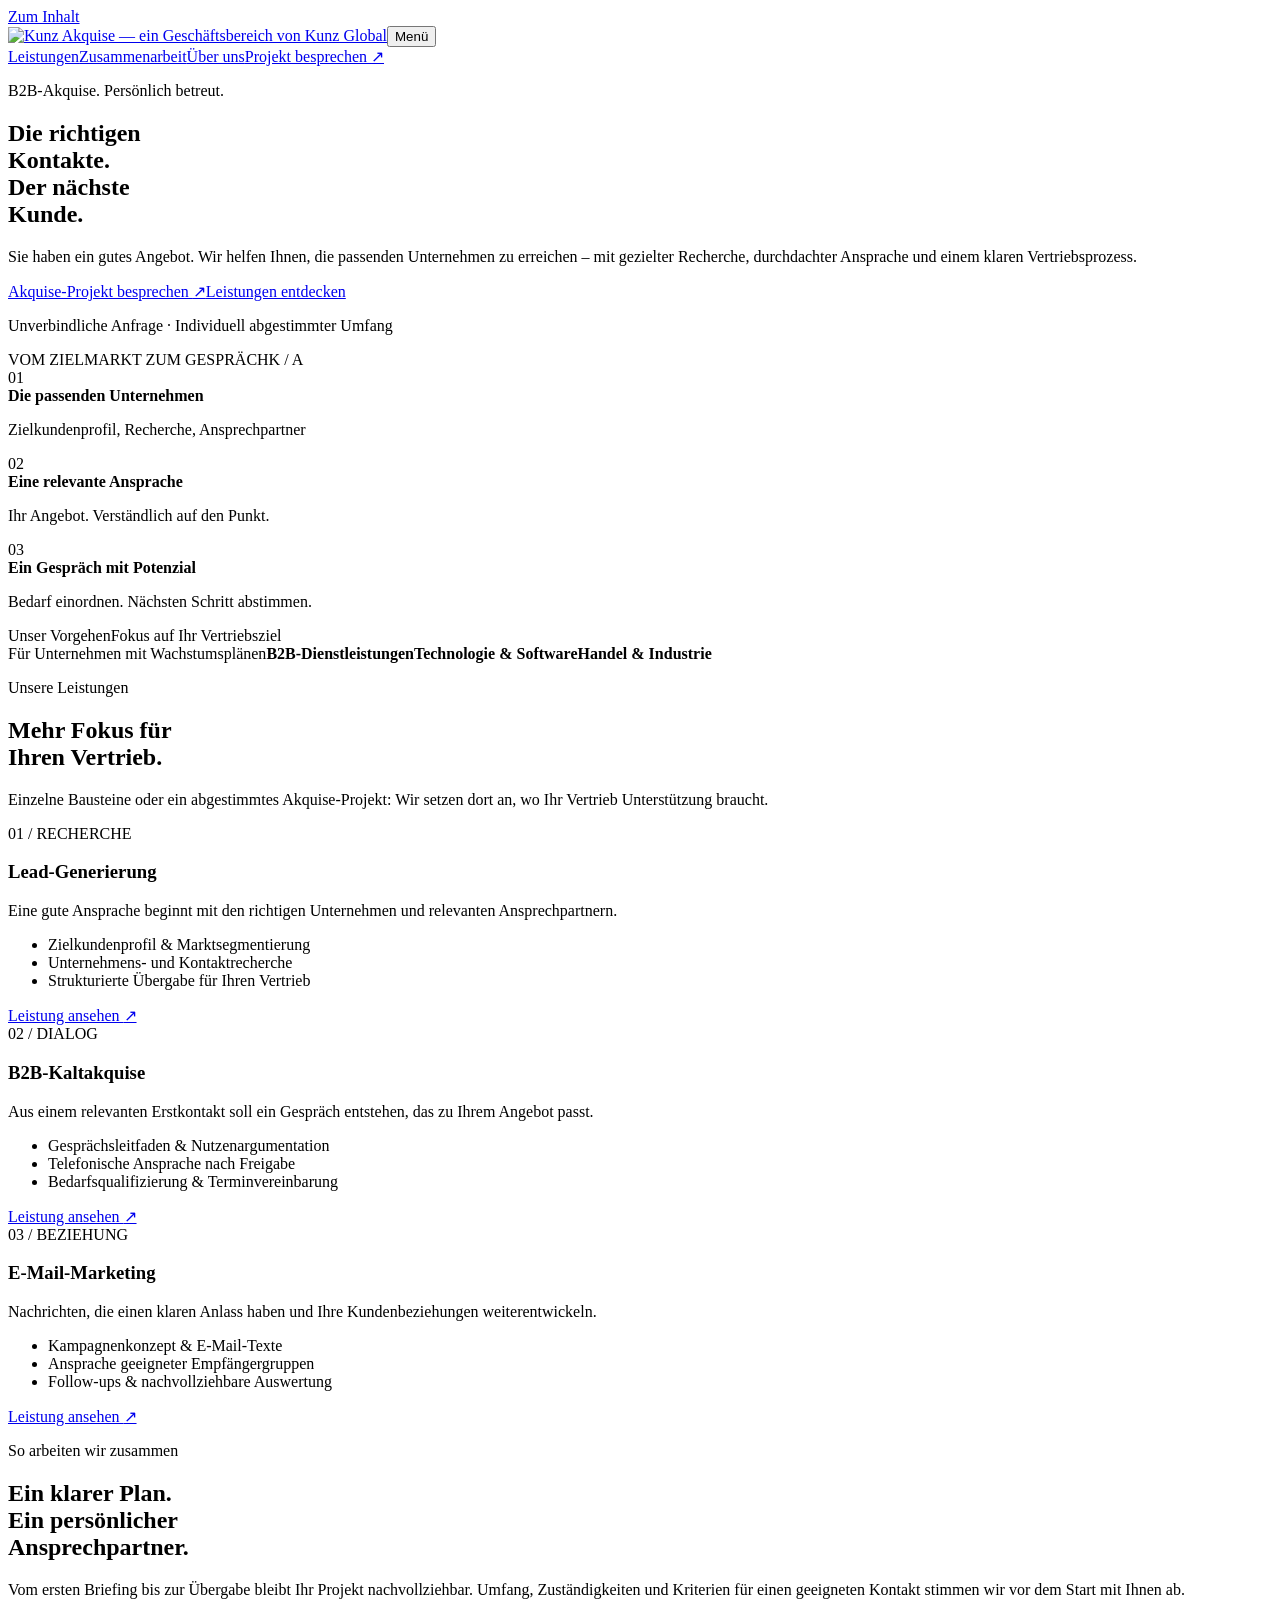
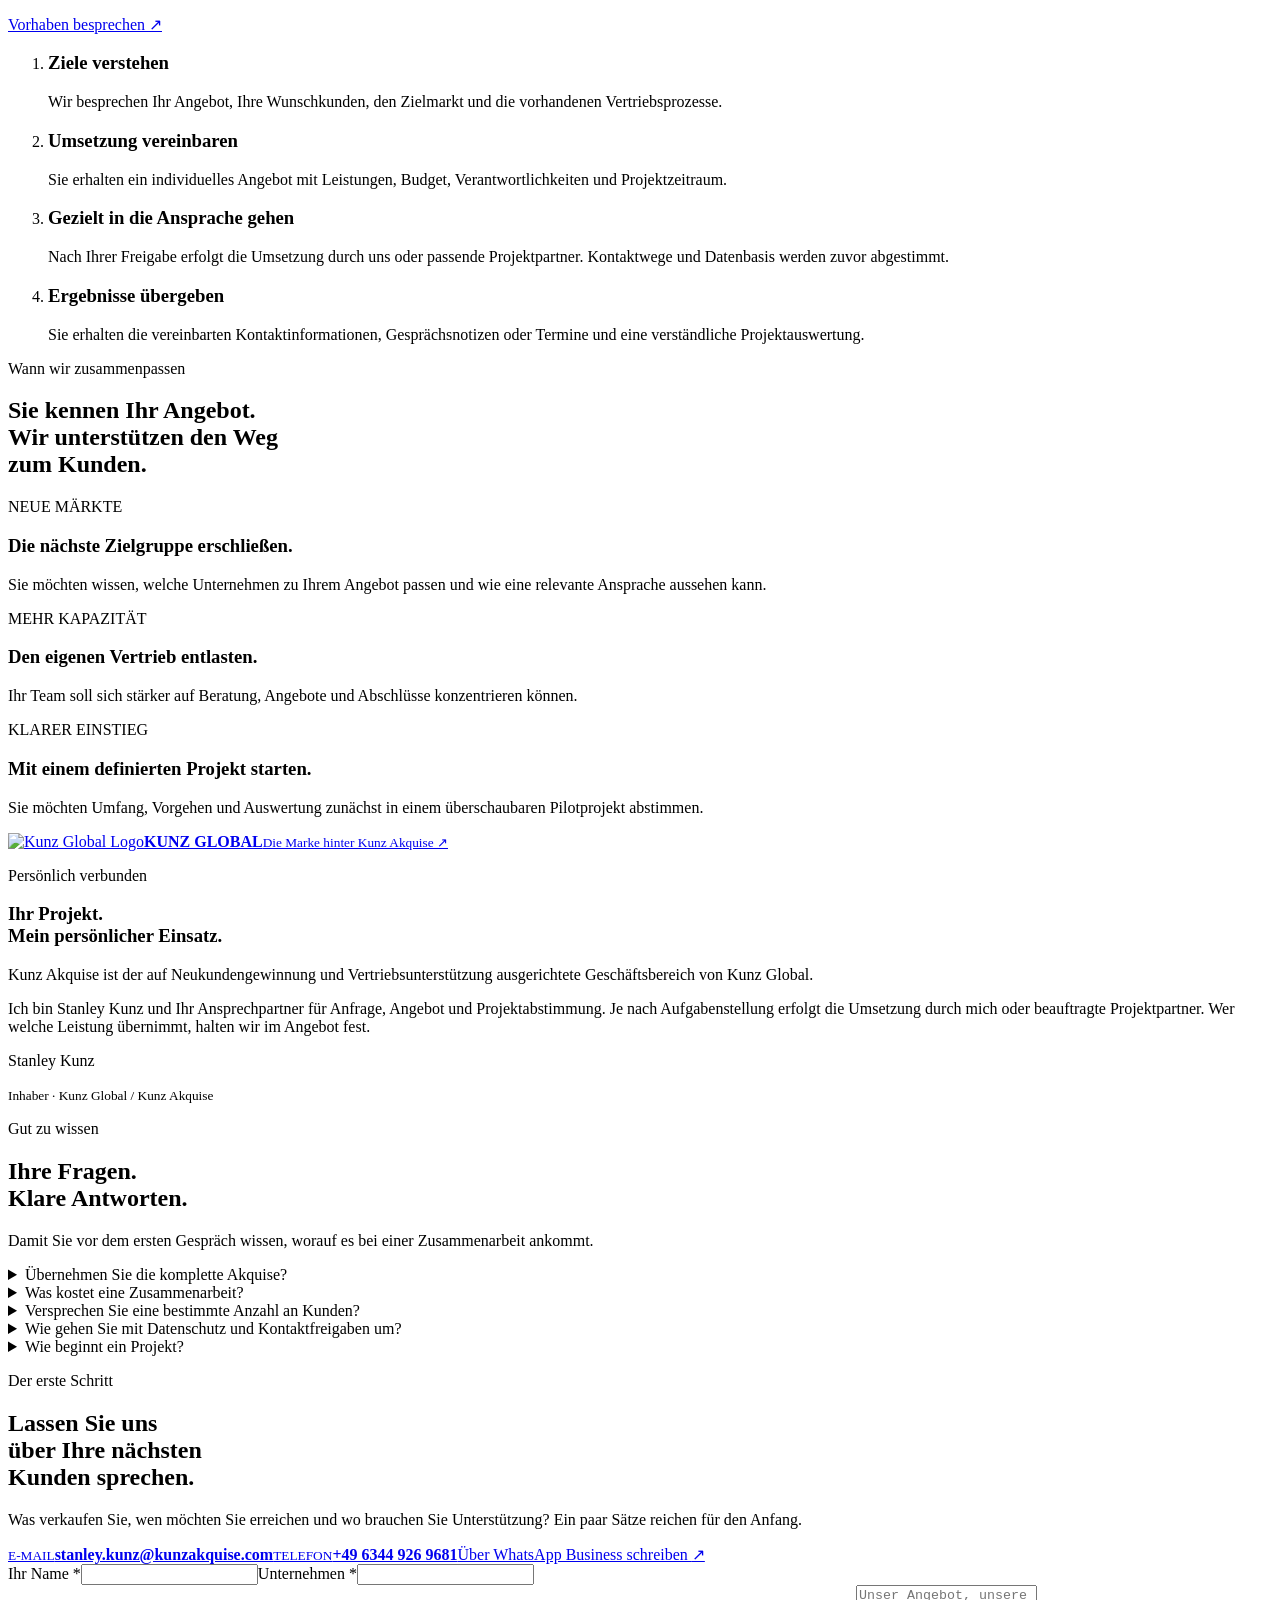
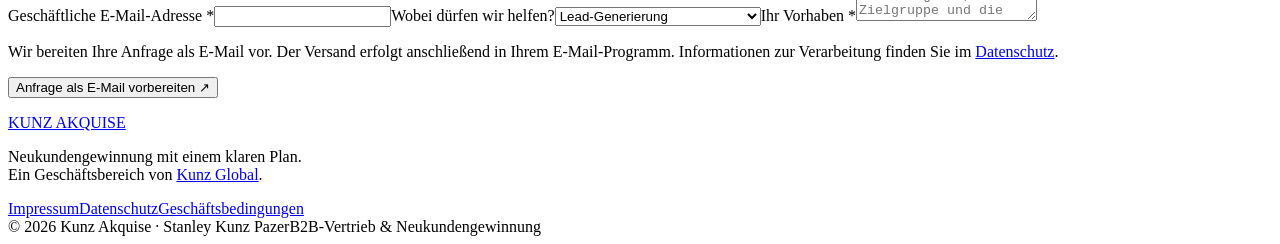
==== index.html @ 44d36b62 "Add Kunz Akquise website pages" ====
<!doctype html>
<html lang="de"><head><meta charset="utf-8"><meta name="viewport" content="width=device-width, initial-scale=1"><title>Kunz Akquise — B2B-Neukundengewinnung & Vertrieb</title><meta name="description" content="Zielkunden finden, relevante Gespräche anstoßen, Vertrieb unterstützen. Kunz Akquise: Lead-Generierung, B2B-Kaltakquise und E-Mail-Marketing. Ein Geschäftsbereich von Kunz Global."><meta name="theme-color" content="#10263d"><link rel="canonical" href="https://kunzakquise.com/"><link rel="icon" href="assets/favicon.svg" type="image/svg+xml"><link rel="stylesheet" href="assets/styles.css"><script src="assets/site.js" defer></script></head>
<body><a class="skip" href="#inhalt">Zum Inhalt</a>
<header class="site-header"><nav class="nav wrap" aria-label="Hauptnavigation"><a class="brand" href="index.html" aria-label="Kunz Akquise Startseite"><img src="assets/kunz-akquise.svg" width="340" height="72" alt="Kunz Akquise — ein Geschäftsbereich von Kunz Global"></a><button class="menu-toggle" type="button" aria-expanded="false" aria-controls="navigation">Menü</button><div class="nav-links" id="navigation"><a href="#leistungen">Leistungen</a><a href="#ablauf">Zusammenarbeit</a><a href="#ueber-uns">Über uns</a><a class="btn" href="#kontakt">Projekt besprechen <span aria-hidden="true">↗</span></a></div></nav></header>
<main id="inhalt"><section class="hero"><div class="wrap hero-grid"><div><p class="eyebrow">B2B-Akquise. Persönlich betreut.</p><h1>Die richtigen<br>Kontakte.<br><span>Der nächste<br>Kunde.</span></h1><p class="intro">Sie haben ein gutes Angebot. Wir helfen Ihnen, die passenden Unternehmen zu erreichen – mit gezielter Recherche, durchdachter Ansprache und einem klaren Vertriebsprozess.</p><div class="actions"><a class="btn" href="#kontakt">Akquise-Projekt besprechen <span aria-hidden="true">↗</span></a><a class="text-link" href="#leistungen">Leistungen entdecken</a></div><p class="hero-note">Unverbindliche Anfrage · Individuell abgestimmter Umfang</p></div><div class="process-visual" aria-label="Unser Ansatz: Zielkunden, Ansprache und qualifiziertes Gespräch"><div class="visual-top"><span>VOM ZIELMARKT ZUM GESPRÄCH</span><span>K / A</span></div><div class="journey"><div class="journey-step"><span class="number">01</span><div><strong>Die passenden Unternehmen</strong><p>Zielkundenprofil, Recherche, Ansprechpartner</p></div></div><div class="journey-step"><span class="number">02</span><div><strong>Eine relevante Ansprache</strong><p>Ihr Angebot. Verständlich auf den Punkt.</p></div></div><div class="journey-step"><span class="number">03</span><div><strong>Ein Gespräch mit Potenzial</strong><p>Bedarf einordnen. Nächsten Schritt abstimmen.</p></div></div></div><div class="visual-bottom"><span>Unser Vorgehen</span><span>Fokus auf Ihr Vertriebsziel</span></div></div></div></section>
<div class="strip"><div class="wrap strip-inner"><span>Für Unternehmen mit Wachstumsplänen</span><strong>B2B-Dienstleistungen</strong><strong>Technologie & Software</strong><strong>Handel & Industrie</strong></div></div>
<section class="section" id="leistungen"><div class="wrap"><p class="eyebrow">Unsere Leistungen</p><div class="section-top"><h2>Mehr Fokus für<br>Ihren Vertrieb.</h2><p>Einzelne Bausteine oder ein abgestimmtes Akquise-Projekt: Wir setzen dort an, wo Ihr Vertrieb Unterstützung braucht.</p></div><div class="services"><article class="service"><span class="service-no">01 / RECHERCHE</span><h3>Lead-Generierung</h3><p>Eine gute Ansprache beginnt mit den richtigen Unternehmen und relevanten Ansprechpartnern.</p><ul><li>Zielkundenprofil & Marktsegmentierung</li><li>Unternehmens- und Kontaktrecherche</li><li>Strukturierte Übergabe für Ihren Vertrieb</li></ul><a class="text-link" href="lead-generierung.html">Leistung ansehen <span aria-hidden="true">↗</span></a></article><article class="service featured"><span class="service-no">02 / DIALOG</span><h3>B2B-Kaltakquise</h3><p>Aus einem relevanten Erstkontakt soll ein Gespräch entstehen, das zu Ihrem Angebot passt.</p><ul><li>Gesprächsleitfaden & Nutzenargumentation</li><li>Telefonische Ansprache nach Freigabe</li><li>Bedarfsqualifizierung & Terminvereinbarung</li></ul><a class="text-link" href="b2b-kaltakquise.html">Leistung ansehen <span aria-hidden="true">↗</span></a></article><article class="service"><span class="service-no">03 / BEZIEHUNG</span><h3>E-Mail-Marketing</h3><p>Nachrichten, die einen klaren Anlass haben und Ihre Kundenbeziehungen weiterentwickeln.</p><ul><li>Kampagnenkonzept & E-Mail-Texte</li><li>Ansprache geeigneter Empfängergruppen</li><li>Follow-ups & nachvollziehbare Auswertung</li></ul><a class="text-link" href="email-marketing.html">Leistung ansehen <span aria-hidden="true">↗</span></a></article></div></div></section>
<section class="section dark" id="ablauf"><div class="wrap method-grid"><div class="method-copy"><p class="eyebrow">So arbeiten wir zusammen</p><h2>Ein klarer Plan.<br>Ein persönlicher<br>Ansprechpartner.</h2><p>Vom ersten Briefing bis zur Übergabe bleibt Ihr Projekt nachvollziehbar. Umfang, Zuständigkeiten und Kriterien für einen geeigneten Kontakt stimmen wir vor dem Start mit Ihnen ab.</p><div class="actions"><a class="btn light" href="#kontakt">Vorhaben besprechen <span aria-hidden="true">↗</span></a></div></div><ol class="steps"><li><div><h3>Ziele verstehen</h3><p>Wir besprechen Ihr Angebot, Ihre Wunschkunden, den Zielmarkt und die vorhandenen Vertriebsprozesse.</p></div></li><li><div><h3>Umsetzung vereinbaren</h3><p>Sie erhalten ein individuelles Angebot mit Leistungen, Budget, Verantwortlichkeiten und Projektzeitraum.</p></div></li><li><div><h3>Gezielt in die Ansprache gehen</h3><p>Nach Ihrer Freigabe erfolgt die Umsetzung durch uns oder passende Projektpartner. Kontaktwege und Datenbasis werden zuvor abgestimmt.</p></div></li><li><div><h3>Ergebnisse übergeben</h3><p>Sie erhalten die vereinbarten Kontaktinformationen, Gesprächsnotizen oder Termine und eine verständliche Projektauswertung.</p></div></li></ol></div></section>
<section class="section"><div class="wrap"><p class="eyebrow">Wann wir zusammenpassen</p><div class="section-top"><h2>Sie kennen Ihr Angebot.<br>Wir unterstützen den Weg<br>zum Kunden.</h2></div><div class="fit-grid"><article class="fit-card"><span>NEUE MÄRKTE</span><h3>Die nächste Zielgruppe erschließen.</h3><p>Sie möchten wissen, welche Unternehmen zu Ihrem Angebot passen und wie eine relevante Ansprache aussehen kann.</p></article><article class="fit-card"><span>MEHR KAPAZITÄT</span><h3>Den eigenen Vertrieb entlasten.</h3><p>Ihr Team soll sich stärker auf Beratung, Angebote und Abschlüsse konzentrieren können.</p></article><article class="fit-card"><span>KLARER EINSTIEG</span><h3>Mit einem definierten Projekt starten.</h3><p>Sie möchten Umfang, Vorgehen und Auswertung zunächst in einem überschaubaren Pilotprojekt abstimmen.</p></article></div>
<div class="partner-panel" id="ueber-uns"><a class="partner-mark" href="https://www.kunzglobal.com/" target="_blank" rel="noopener noreferrer" aria-label="Zur Webseite von Kunz Global"><img src="assets/kunz-global.jpeg" width="110" height="110" loading="lazy" alt="Kunz Global Logo"><strong>KUNZ GLOBAL</strong><small>Die Marke hinter Kunz Akquise ↗</small></a><div class="partner-copy"><p class="eyebrow">Persönlich verbunden</p><h3>Ihr Projekt.<br>Mein persönlicher Einsatz.</h3><p>Kunz Akquise ist der auf Neukundengewinnung und Vertriebsunterstützung ausgerichtete Geschäftsbereich von Kunz Global.</p><p>Ich bin Stanley Kunz und Ihr Ansprechpartner für Anfrage, Angebot und Projektabstimmung. Je nach Aufgabenstellung erfolgt die Umsetzung durch mich oder beauftragte Projektpartner. Wer welche Leistung übernimmt, halten wir im Angebot fest.</p><p class="signature">Stanley Kunz</p><small>Inhaber · Kunz Global / Kunz Akquise</small></div></div></div></section>
<section class="section" style="padding-top:0"><div class="wrap faq-layout"><div><p class="eyebrow">Gut zu wissen</p><h2>Ihre Fragen.<br>Klare Antworten.</h2><p>Damit Sie vor dem ersten Gespräch wissen, worauf es bei einer Zusammenarbeit ankommt.</p></div><div class="faqs"><details><summary>Übernehmen Sie die komplette Akquise?</summary><p>Der Umfang richtet sich nach Ihrem Bedarf und den verfügbaren Projektkapazitäten. Möglich sind einzelne Leistungen wie Recherche und Texte oder eine abgestimmte Kombination mit Ansprache und Terminvereinbarung. Die Umsetzung und beteiligte Partner werden im Angebot benannt.</p></details><details><summary>Was kostet eine Zusammenarbeit?</summary><p>Sie erhalten ein individuelles Angebot. Entscheidend sind Zielmarkt, Rechercheaufwand, Kontaktkanäle, Projektumfang und die vereinbarte Auswertung. Leistungen und Vergütung werden vor Projektbeginn schriftlich festgehalten.</p></details><details><summary>Versprechen Sie eine bestimmte Anzahl an Kunden?</summary><p>Nein. Abschlüsse hängen auch von Ihrem Angebot, Markt und Folgeprozess ab. Wir vereinbaren konkrete Leistungen und nachvollziehbare Kriterien, etwa für Zielkontakte oder qualifizierte Termine. Eine Rechercheadresse ist dabei noch kein interessierter Lead.</p></details><details><summary>Wie gehen Sie mit Datenschutz und Kontaktfreigaben um?</summary><p>Vor dem Start werden Datenherkunft, Empfängergruppe und zulässige Kontaktwege geklärt. E-Mail-Marketing setzt eine passende Einwilligung oder eine im Einzelfall einschlägige gesetzliche Ausnahme voraus. Eine öffentlich auffindbare Adresse allein gilt nicht als Freigabe für Werbung.</p></details><details><summary>Wie beginnt ein Projekt?</summary><p>Beschreiben Sie uns Ihr Angebot, Ihre Zielgruppe und Ihren Unterstützungsbedarf. Im Anschluss klären wir die Machbarkeit und erstellen bei passendem Umfang ein Angebot. Ihre Anfrage löst noch keinen kostenpflichtigen Auftrag aus.</p></details></div></div></section>
<section class="section contact" id="kontakt"><div class="wrap contact-grid"><div class="contact-copy"><p class="eyebrow">Der erste Schritt</p><h2>Lassen Sie uns<br>über Ihre nächsten<br>Kunden sprechen.</h2><p>Was verkaufen Sie, wen möchten Sie erreichen und wo brauchen Sie Unterstützung? Ein paar Sätze reichen für den Anfang.</p><div class="contact-links"><a href="mailto:stanley.kunz@kunzakquise.com"><small>E-MAIL</small><strong>stanley.kunz@kunzakquise.com</strong></a><a href="tel:+4963449269681"><small>TELEFON</small><strong>+49 6344 926 9681</strong></a><a class="text-link" href="https://wa.me/4963449269681" target="_blank" rel="noopener noreferrer">Über WhatsApp Business schreiben <span aria-hidden="true">↗</span></a></div></div><form class="contact-form" id="enquiry" action="mailto:stanley.kunz@kunzakquise.com" method="get"><div class="form-row"><label>Ihr Name *<input name="name" autocomplete="name" required maxlength="100"></label><label>Unternehmen *<input name="firma" autocomplete="organization" required maxlength="150"></label></div><label>Geschäftliche E-Mail-Adresse *<input name="email" type="email" autocomplete="email" required maxlength="254"></label><label>Wobei dürfen wir helfen?<select name="leistung"><option>Lead-Generierung</option><option>B2B-Kaltakquise</option><option>E-Mail-Marketing</option><option>Mehrere Leistungen / Beratung</option></select></label><label>Ihr Vorhaben *<textarea name="nachricht" required maxlength="3000" placeholder="Unser Angebot, unsere Zielgruppe und die gewünschte Unterstützung …"></textarea></label><p class="form-note">Wir bereiten Ihre Anfrage als E-Mail vor. Der Versand erfolgt anschließend in Ihrem E-Mail-Programm. Informationen zur Verarbeitung finden Sie im <a href="datenschutz.html">Datenschutz</a>.</p><button class="btn" type="submit">Anfrage als E-Mail vorbereiten <span aria-hidden="true">↗</span></button><p class="form-feedback" id="form-feedback" role="status"></p></form></div></section></main>
<footer class="footer"><div class="wrap"><div class="footer-top"><div><a class="footer-brand" href="index.html">KUNZ AKQUISE</a><p>Neukundengewinnung mit einem klaren Plan.<br>Ein Geschäftsbereich von <a href="https://www.kunzglobal.com/">Kunz Global</a>.</p></div><nav class="footer-links" aria-label="Rechtliche Informationen"><a href="impressum.html">Impressum</a><a href="datenschutz.html">Datenschutz</a><a href="agb.html">Geschäftsbedingungen</a></nav></div><div class="footer-bottom"><span>© 2026 Kunz Akquise · Stanley Kunz Pazer</span><span>B2B-Vertrieb & Neukundengewinnung</span></div></div></footer></body></html>
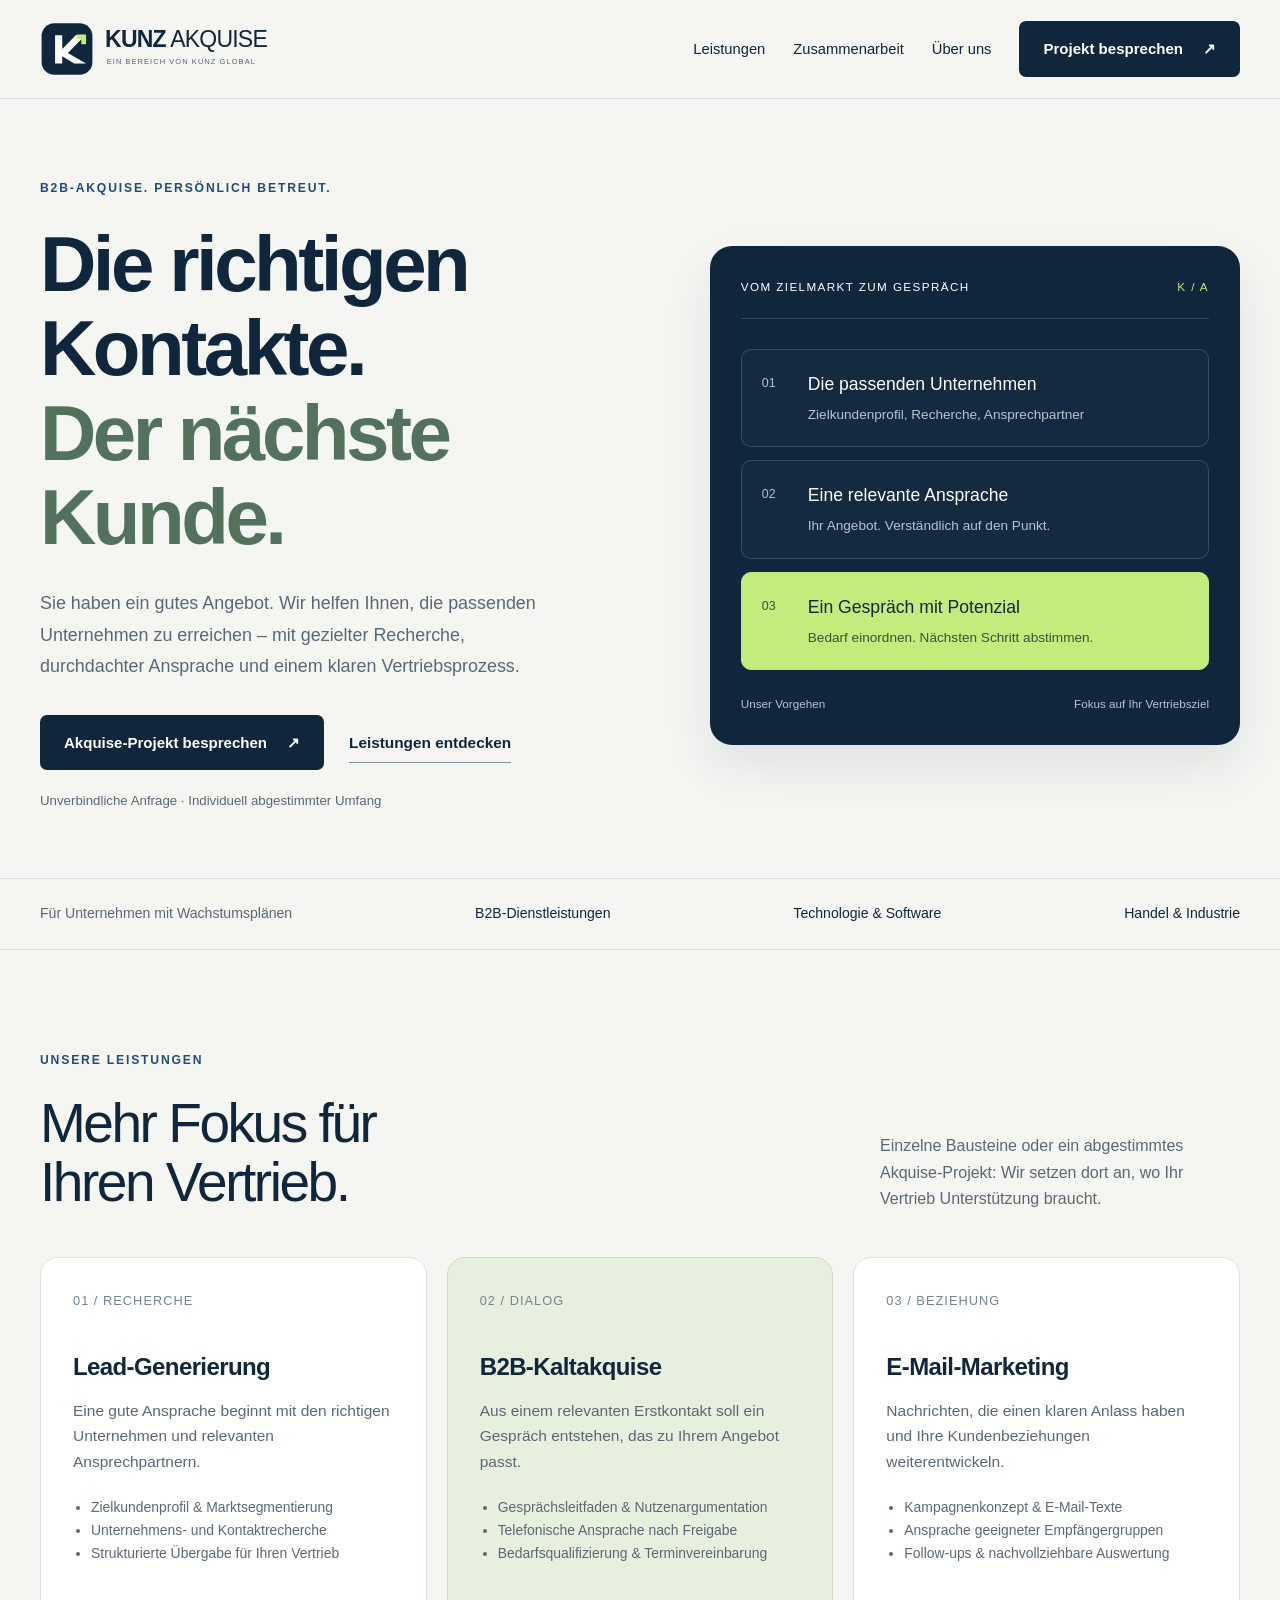
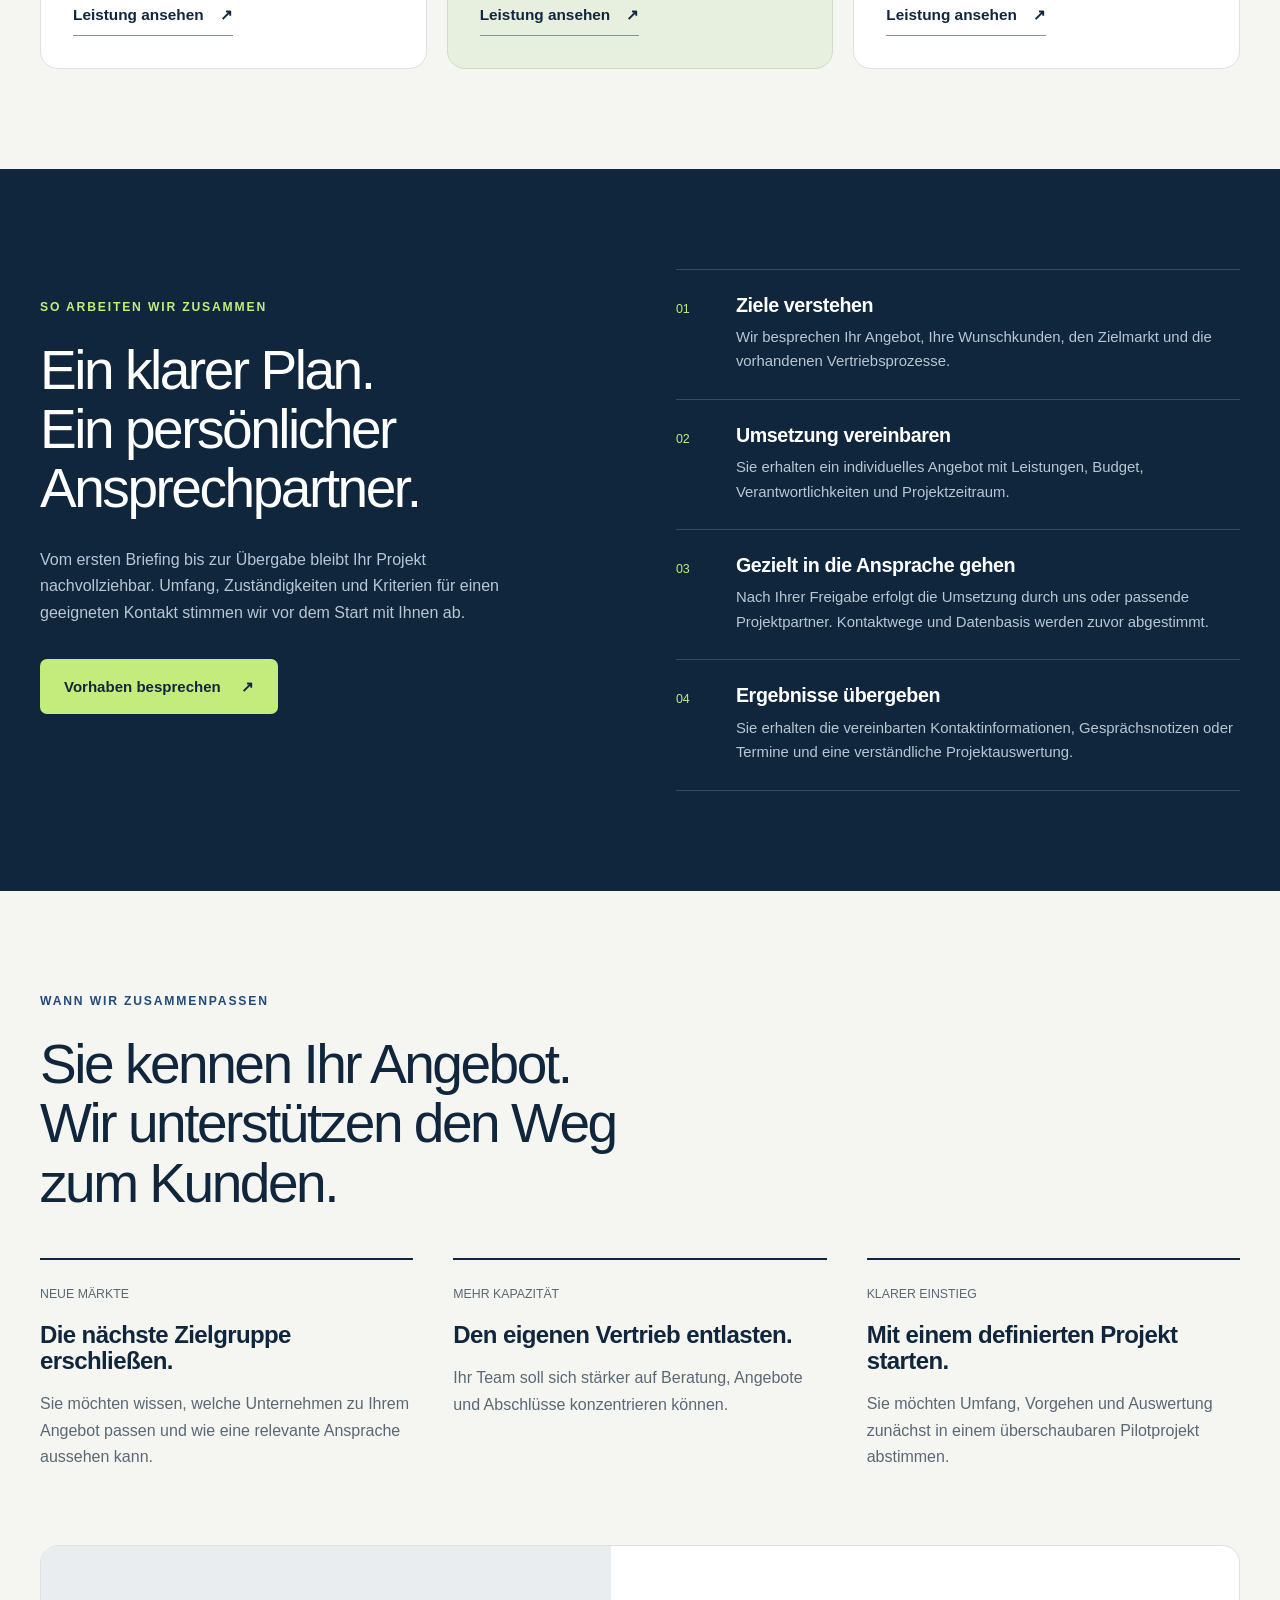
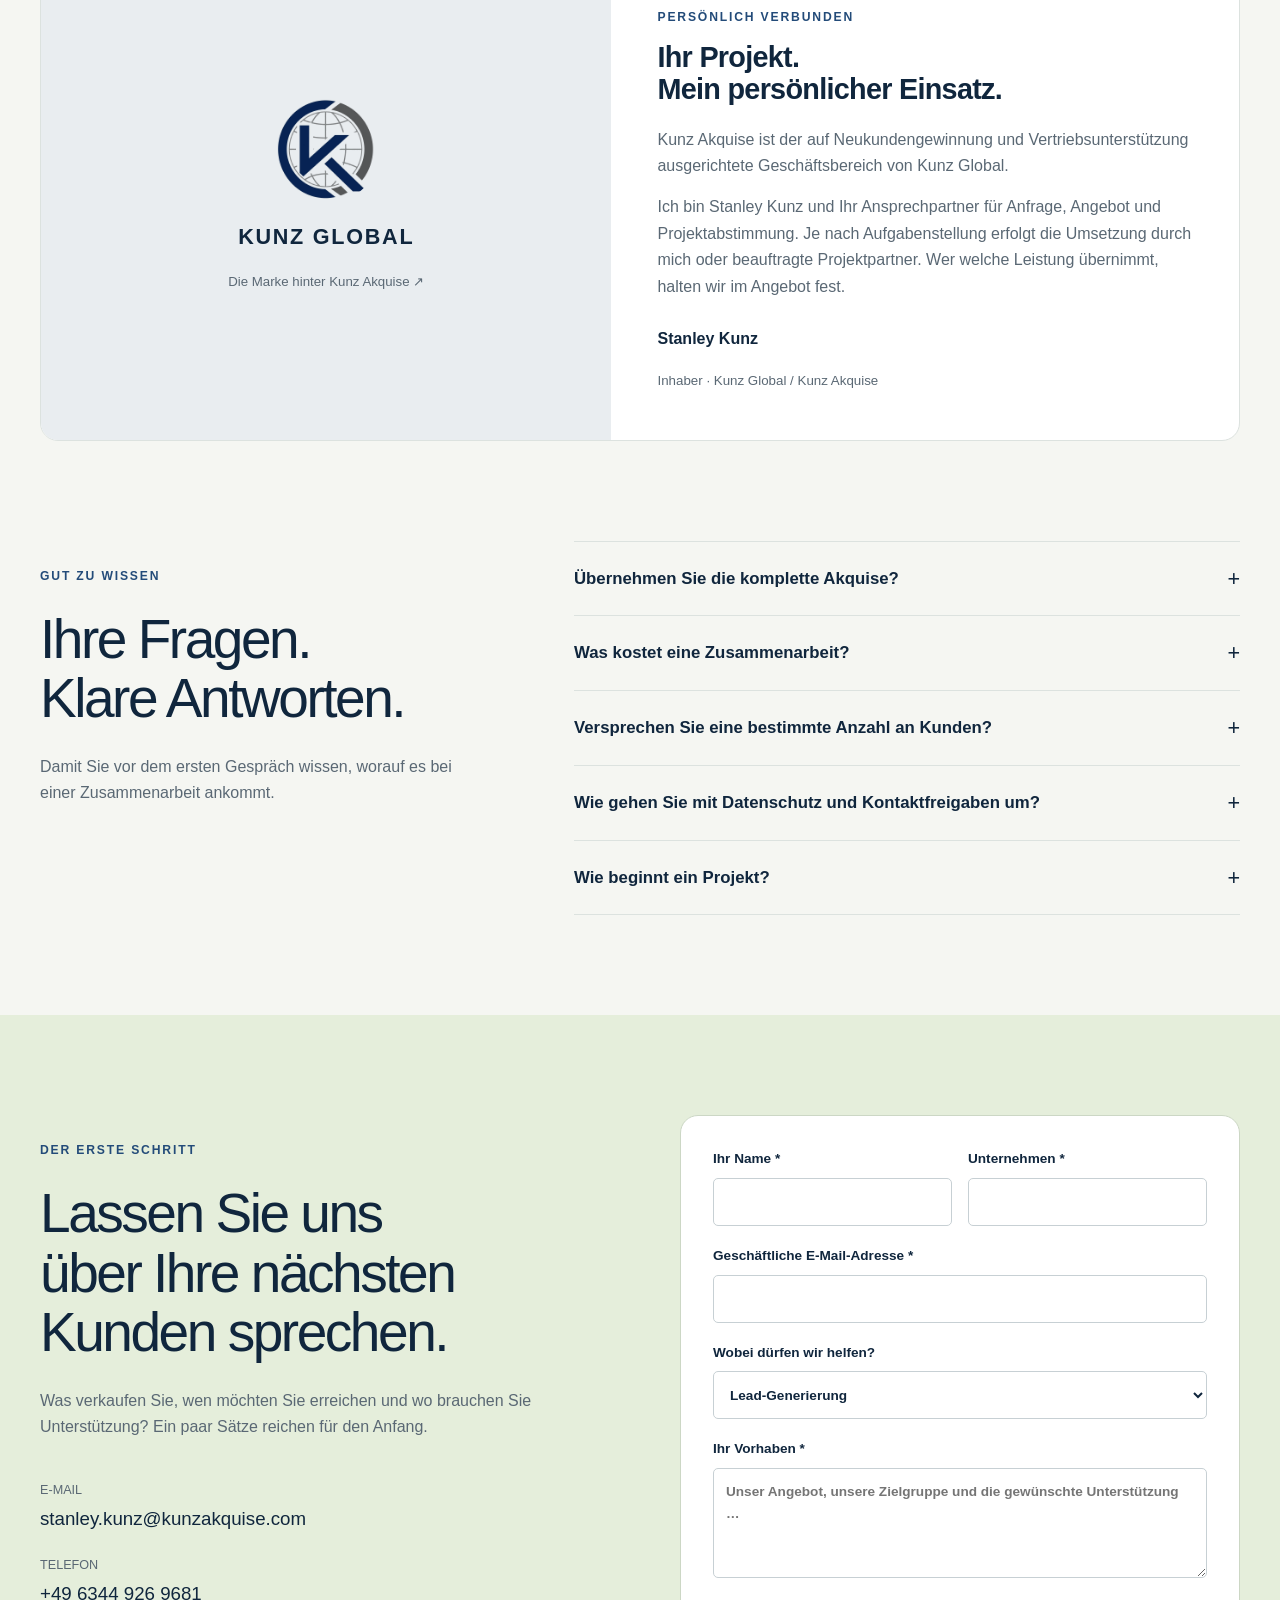
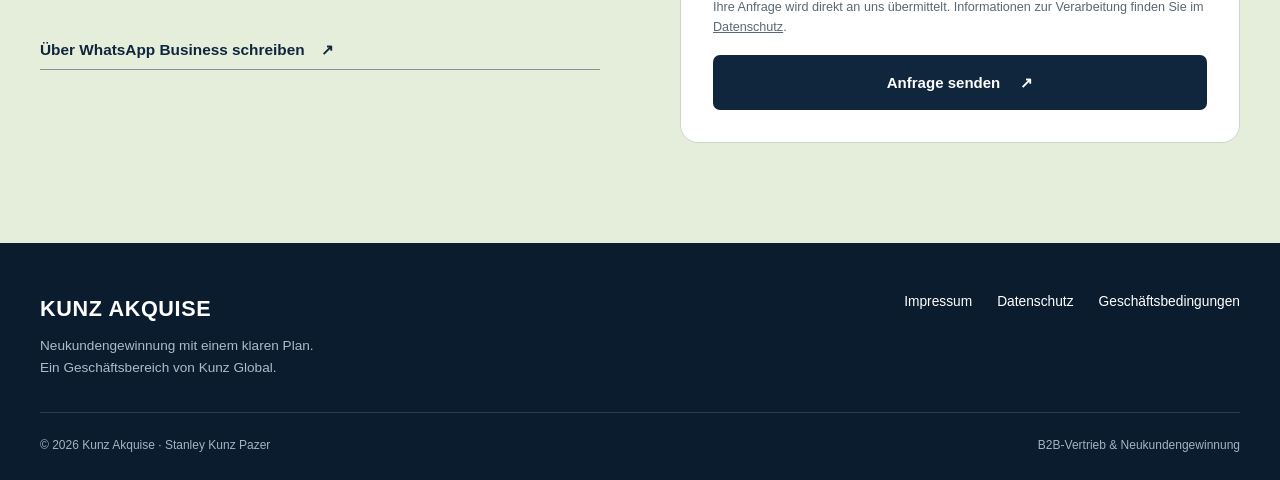
==== commit 22d7a76f: "Add files via upload" ====
--- a/index.html
+++ b/index.html
@@ -9,5 +9,5 @@
 <section class="section"><div class="wrap"><p class="eyebrow">Wann wir zusammenpassen</p><div class="section-top"><h2>Sie kennen Ihr Angebot.<br>Wir unterstützen den Weg<br>zum Kunden.</h2></div><div class="fit-grid"><article class="fit-card"><span>NEUE MÄRKTE</span><h3>Die nächste Zielgruppe erschließen.</h3><p>Sie möchten wissen, welche Unternehmen zu Ihrem Angebot passen und wie eine relevante Ansprache aussehen kann.</p></article><article class="fit-card"><span>MEHR KAPAZITÄT</span><h3>Den eigenen Vertrieb entlasten.</h3><p>Ihr Team soll sich stärker auf Beratung, Angebote und Abschlüsse konzentrieren können.</p></article><article class="fit-card"><span>KLARER EINSTIEG</span><h3>Mit einem definierten Projekt starten.</h3><p>Sie möchten Umfang, Vorgehen und Auswertung zunächst in einem überschaubaren Pilotprojekt abstimmen.</p></article></div>
 <div class="partner-panel" id="ueber-uns"><a class="partner-mark" href="https://www.kunzglobal.com/" target="_blank" rel="noopener noreferrer" aria-label="Zur Webseite von Kunz Global"><img src="assets/kunz-global.jpeg" width="110" height="110" loading="lazy" alt="Kunz Global Logo"><strong>KUNZ GLOBAL</strong><small>Die Marke hinter Kunz Akquise ↗</small></a><div class="partner-copy"><p class="eyebrow">Persönlich verbunden</p><h3>Ihr Projekt.<br>Mein persönlicher Einsatz.</h3><p>Kunz Akquise ist der auf Neukundengewinnung und Vertriebsunterstützung ausgerichtete Geschäftsbereich von Kunz Global.</p><p>Ich bin Stanley Kunz und Ihr Ansprechpartner für Anfrage, Angebot und Projektabstimmung. Je nach Aufgabenstellung erfolgt die Umsetzung durch mich oder beauftragte Projektpartner. Wer welche Leistung übernimmt, halten wir im Angebot fest.</p><p class="signature">Stanley Kunz</p><small>Inhaber · Kunz Global / Kunz Akquise</small></div></div></div></section>
 <section class="section" style="padding-top:0"><div class="wrap faq-layout"><div><p class="eyebrow">Gut zu wissen</p><h2>Ihre Fragen.<br>Klare Antworten.</h2><p>Damit Sie vor dem ersten Gespräch wissen, worauf es bei einer Zusammenarbeit ankommt.</p></div><div class="faqs"><details><summary>Übernehmen Sie die komplette Akquise?</summary><p>Der Umfang richtet sich nach Ihrem Bedarf und den verfügbaren Projektkapazitäten. Möglich sind einzelne Leistungen wie Recherche und Texte oder eine abgestimmte Kombination mit Ansprache und Terminvereinbarung. Die Umsetzung und beteiligte Partner werden im Angebot benannt.</p></details><details><summary>Was kostet eine Zusammenarbeit?</summary><p>Sie erhalten ein individuelles Angebot. Entscheidend sind Zielmarkt, Rechercheaufwand, Kontaktkanäle, Projektumfang und die vereinbarte Auswertung. Leistungen und Vergütung werden vor Projektbeginn schriftlich festgehalten.</p></details><details><summary>Versprechen Sie eine bestimmte Anzahl an Kunden?</summary><p>Nein. Abschlüsse hängen auch von Ihrem Angebot, Markt und Folgeprozess ab. Wir vereinbaren konkrete Leistungen und nachvollziehbare Kriterien, etwa für Zielkontakte oder qualifizierte Termine. Eine Rechercheadresse ist dabei noch kein interessierter Lead.</p></details><details><summary>Wie gehen Sie mit Datenschutz und Kontaktfreigaben um?</summary><p>Vor dem Start werden Datenherkunft, Empfängergruppe und zulässige Kontaktwege geklärt. E-Mail-Marketing setzt eine passende Einwilligung oder eine im Einzelfall einschlägige gesetzliche Ausnahme voraus. Eine öffentlich auffindbare Adresse allein gilt nicht als Freigabe für Werbung.</p></details><details><summary>Wie beginnt ein Projekt?</summary><p>Beschreiben Sie uns Ihr Angebot, Ihre Zielgruppe und Ihren Unterstützungsbedarf. Im Anschluss klären wir die Machbarkeit und erstellen bei passendem Umfang ein Angebot. Ihre Anfrage löst noch keinen kostenpflichtigen Auftrag aus.</p></details></div></div></section>
-<section class="section contact" id="kontakt"><div class="wrap contact-grid"><div class="contact-copy"><p class="eyebrow">Der erste Schritt</p><h2>Lassen Sie uns<br>über Ihre nächsten<br>Kunden sprechen.</h2><p>Was verkaufen Sie, wen möchten Sie erreichen und wo brauchen Sie Unterstützung? Ein paar Sätze reichen für den Anfang.</p><div class="contact-links"><a href="mailto:stanley.kunz@kunzakquise.com"><small>E-MAIL</small><strong>stanley.kunz@kunzakquise.com</strong></a><a href="tel:+4963449269681"><small>TELEFON</small><strong>+49 6344 926 9681</strong></a><a class="text-link" href="https://wa.me/4963449269681" target="_blank" rel="noopener noreferrer">Über WhatsApp Business schreiben <span aria-hidden="true">↗</span></a></div></div><form class="contact-form" id="enquiry" action="mailto:stanley.kunz@kunzakquise.com" method="get"><div class="form-row"><label>Ihr Name *<input name="name" autocomplete="name" required maxlength="100"></label><label>Unternehmen *<input name="firma" autocomplete="organization" required maxlength="150"></label></div><label>Geschäftliche E-Mail-Adresse *<input name="email" type="email" autocomplete="email" required maxlength="254"></label><label>Wobei dürfen wir helfen?<select name="leistung"><option>Lead-Generierung</option><option>B2B-Kaltakquise</option><option>E-Mail-Marketing</option><option>Mehrere Leistungen / Beratung</option></select></label><label>Ihr Vorhaben *<textarea name="nachricht" required maxlength="3000" placeholder="Unser Angebot, unsere Zielgruppe und die gewünschte Unterstützung …"></textarea></label><p class="form-note">Wir bereiten Ihre Anfrage als E-Mail vor. Der Versand erfolgt anschließend in Ihrem E-Mail-Programm. Informationen zur Verarbeitung finden Sie im <a href="datenschutz.html">Datenschutz</a>.</p><button class="btn" type="submit">Anfrage als E-Mail vorbereiten <span aria-hidden="true">↗</span></button><p class="form-feedback" id="form-feedback" role="status"></p></form></div></section></main>
+<section class="section contact" id="kontakt"><div class="wrap contact-grid"><div class="contact-copy"><p class="eyebrow">Der erste Schritt</p><h2>Lassen Sie uns<br>über Ihre nächsten<br>Kunden sprechen.</h2><p>Was verkaufen Sie, wen möchten Sie erreichen und wo brauchen Sie Unterstützung? Ein paar Sätze reichen für den Anfang.</p><div class="contact-links"><a href="mailto:stanley.kunz@kunzakquise.com"><small>E-MAIL</small><strong>stanley.kunz@kunzakquise.com</strong></a><a href="tel:+4963449269681"><small>TELEFON</small><strong>+49 6344 926 9681</strong></a><a class="text-link" href="https://wa.me/4963449269681" target="_blank" rel="noopener noreferrer">Über WhatsApp Business schreiben <span aria-hidden="true">↗</span></a></div></div><form class="contact-form" id="enquiry" action="mailto:stanley.kunz@kunzakquise.com" method="get"><div class="form-row"><label>Ihr Name *<input name="name" autocomplete="name" required maxlength="100"></label><label>Unternehmen *<input name="firma" autocomplete="organization" required maxlength="150"></label></div><label>Geschäftliche E-Mail-Adresse *<input name="email" type="email" autocomplete="email" required maxlength="254"></label><label>Wobei dürfen wir helfen?<select name="leistung"><option>Lead-Generierung</option><option>B2B-Kaltakquise</option><option>E-Mail-Marketing</option><option>Mehrere Leistungen / Beratung</option></select></label><label>Ihr Vorhaben *<textarea name="nachricht" required maxlength="3000" placeholder="Unser Angebot, unsere Zielgruppe und die gewünschte Unterstützung …"></textarea></label><div class="hp" aria-hidden="true"><label>Webseite (bitte frei lassen)<input type="text" name="website" tabindex="-1" autocomplete="off"></label></div><input type="hidden" name="t" value=""><p class="form-note">Ihre Anfrage wird direkt an uns übermittelt. Informationen zur Verarbeitung finden Sie im <a href="datenschutz.html">Datenschutz</a>.</p><button class="btn" type="submit">Anfrage senden <span aria-hidden="true">↗</span></button><p class="form-feedback" id="form-feedback" role="status"></p></form></div></section></main>
 <footer class="footer"><div class="wrap"><div class="footer-top"><div><a class="footer-brand" href="index.html">KUNZ AKQUISE</a><p>Neukundengewinnung mit einem klaren Plan.<br>Ein Geschäftsbereich von <a href="https://www.kunzglobal.com/">Kunz Global</a>.</p></div><nav class="footer-links" aria-label="Rechtliche Informationen"><a href="impressum.html">Impressum</a><a href="datenschutz.html">Datenschutz</a><a href="agb.html">Geschäftsbedingungen</a></nav></div><div class="footer-bottom"><span>© 2026 Kunz Akquise · Stanley Kunz Pazer</span><span>B2B-Vertrieb & Neukundengewinnung</span></div></div></footer></body></html>
--- a/assets/styles.css
+++ b/assets/styles.css
@@ -0,0 +1,2 @@
+@charset "UTF-8";
+:root{--ink:#10263d;--muted:#5a6874;--paper:#f5f6f2;--white:#fff;--line:#dce2df;--lime:#c4ec7c;--blue:#234b79;--ok:#2d6a45;--fehler:#a33128;--radius:18px;--max:1200px}*{box-sizing:border-box}html{scroll-behavior:smooth;scroll-padding-top:110px}body{margin:0;color:var(--ink);background:var(--paper);font-family:Arial,Helvetica,sans-serif;font-size:16px;line-height:1.65;-webkit-font-smoothing:antialiased}a{color:inherit;text-decoration:none}button,input,select,textarea{font:inherit}button,a,input,select,textarea,summary{-webkit-tap-highlight-color:transparent}a:focus-visible,button:focus-visible,input:focus-visible,select:focus-visible,textarea:focus-visible,summary:focus-visible{outline:3px solid #4071bb;outline-offset:5px}img{max-width:100%;display:block}h1,h2,h3,p{margin:0}h1,h2,h3{line-height:1.08;letter-spacing:-.045em}h1{font-size:clamp(3.3rem,6.1vw,5.8rem);font-weight:600}h2{font-size:clamp(2.3rem,4.3vw,4rem);font-weight:500}h3{font-size:1.5rem;font-weight:600;letter-spacing:-.025em}p{color:var(--muted)}.wrap{max-width:var(--max);width:calc(100% - 80px);margin-inline:auto}.skip{position:absolute;left:10px;top:-100px;z-index:100;background:white;padding:12px}.skip:focus{top:10px}.site-header{position:sticky;top:0;z-index:20;background:rgba(245,246,242,.96);border-bottom:1px solid var(--line);backdrop-filter:blur(12px)}.nav{display:flex;min-height:98px;align-items:center;gap:35px}.brand{margin-right:auto}.brand img{width:270px;height:auto}.nav-links{display:flex;align-items:center;gap:28px;font-size:.92rem}.nav-links>a:not(.btn):hover{color:var(--blue);text-decoration:underline;text-underline-offset:6px}.btn{display:inline-flex;align-items:center;justify-content:center;gap:20px;padding:16px 23px;border:1px solid transparent;border-radius:7px;background:var(--ink);color:white;font-size:.94rem;font-weight:600;line-height:1.4;cursor:pointer;transition:transform .18s,background .18s}.btn:hover{background:#244660;transform:translateY(-2px)}.btn.light{background:var(--lime);color:var(--ink)}.btn.light:hover{background:#d6f4a4}.btn.outline{background:transparent;border-color:#b8c2c7;color:var(--ink)}.btn.outline:hover{background:white}.text-link{display:inline-flex;align-items:center;gap:16px;font-size:.96rem;font-weight:600;border-bottom:1px solid #84939e;padding:7px 0}.menu-toggle{display:none;border:1px solid var(--line);background:white;border-radius:7px;padding:10px 14px}.eyebrow{font-size:.76rem;letter-spacing:.15em;font-weight:700;text-transform:uppercase;color:var(--blue);margin-bottom:24px}.hero{padding:79px 0 66px}.hero-grid{display:grid;grid-template-columns:1.15fr 1fr;gap:60px;align-items:center}.hero h1 span{color:#52725e}.hero .intro{font-size:1.12rem;line-height:1.75;max-width:530px;margin-top:29px}.actions{display:flex;align-items:center;gap:25px;flex-wrap:wrap;margin-top:33px}.hero-note{font-size:.83rem;margin-top:20px}.process-visual{background:var(--ink);border-radius:22px;color:white;padding:31px;position:relative;overflow:hidden;box-shadow:0 22px 50px #10263d17}.visual-top{display:flex;justify-content:space-between;align-items:center;border-bottom:1px solid #ffffff25;padding-bottom:22px;margin-bottom:30px;font-size:.73rem;letter-spacing:.12em}.visual-top span:last-child{color:var(--lime)}.journey{display:grid;gap:13px}.journey-step{border:1px solid #ffffff26;border-radius:10px;padding:20px;display:grid;grid-template-columns:36px 1fr;gap:10px;background:#ffffff05}.journey-step .number{font-size:.78rem;color:#aebfce;padding-top:3px}.journey-step strong{font-size:1.1rem;font-weight:500}.journey-step p{color:#b5c5d0;font-size:.85rem;margin-top:5px}.journey-step:last-child{background:var(--lime);color:var(--ink);border-color:var(--lime)}.journey-step:last-child p,.journey-step:last-child .number{color:#3c513c}.visual-bottom{font-size:.73rem;color:#b5c5d0;padding-top:24px;display:flex;justify-content:space-between}.strip{border-top:1px solid var(--line);border-bottom:1px solid var(--line);padding:23px 0}.strip-inner{display:flex;align-items:center;justify-content:space-between;gap:25px;flex-wrap:wrap;font-size:.88rem}.strip-inner>span:first-child{color:var(--muted)}.strip strong{font-weight:500}.section{padding:100px 0}.section-top{display:flex;justify-content:space-between;gap:70px;align-items:end;margin-bottom:45px}.section-top h2{max-width:620px}.section-top>p{max-width:360px}.services{display:grid;grid-template-columns:repeat(3,1fr);gap:20px}.service{padding:32px;background:white;border:1px solid var(--line);border-radius:var(--radius);display:flex;flex-direction:column;min-height:410px}.service .service-no{font-size:.8rem;letter-spacing:.08em;color:#728591;margin-bottom:42px}.service h3{margin-bottom:18px}.service p{font-size:.97rem}.service ul{padding-left:18px;margin:22px 0 30px;color:var(--muted);font-size:.87rem}.service .text-link{align-self:start;margin-top:auto}.service.featured{background:#e7efdF;border-color:#cedfc1}.dark{background:var(--ink);color:white}.dark .eyebrow{color:var(--lime)}.dark p{color:#b9c7d3}.method-grid{display:grid;grid-template-columns:.95fr 1fr;gap:100px}.method-copy p{margin-top:28px;max-width:460px}.steps{list-style:none;padding:0;margin:0;counter-reset:method}.steps li{padding:25px 0;border-top:1px solid #ffffff2b;display:grid;grid-template-columns:40px 1fr;gap:20px}.steps li:last-child{border-bottom:1px solid #ffffff2b}.steps li::before{counter-increment:method;content:'0' counter(method);font-size:.78rem;color:var(--lime);padding-top:4px}.steps h3{font-size:1.23rem;letter-spacing:-.02em;margin-bottom:9px}.steps p{font-size:.93rem}.fit-grid{display:grid;grid-template-columns:repeat(3,1fr);gap:40px}.fit-card{border-top:2px solid var(--ink);padding-top:24px}.fit-card p{margin-top:17px}.fit-card span{font-size:.77rem;display:block;margin-bottom:18px;color:var(--muted)}.partner-panel{display:grid;grid-template-columns:1fr 1.1fr;border:1px solid var(--line);background:white;border-radius:var(--radius);overflow:hidden;margin-top:75px}.partner-mark{padding:45px;background:#e9edf0;display:flex;flex-direction:column;align-items:center;justify-content:center;gap:16px}.partner-mark img{width:110px;border-radius:50%;mix-blend-mode:multiply}.partner-mark strong{font-size:1.35rem;letter-spacing:.08em}.partner-mark small{color:var(--muted);font-size:.83rem}.partner-copy{padding:46px}.partner-copy h3{font-size:1.8rem;margin-bottom:22px}.partner-copy p{margin:15px 0}.partner-copy .signature{color:var(--ink);font-weight:700;margin-top:26px}.partner-copy small{color:var(--muted)}.faq-layout{display:grid;grid-template-columns:.8fr 1.2fr;gap:90px}.faq-layout>div>p{margin-top:25px}.faqs details{border-bottom:1px solid var(--line);padding:23px 0}.faqs details:first-child{border-top:1px solid var(--line)}summary{cursor:pointer;font-size:1.05rem;font-weight:600;padding-right:28px;list-style:none;position:relative}summary::-webkit-details-marker{display:none}summary:after{content:'+';position:absolute;right:0;font-size:1.35rem;font-weight:400;top:-4px}details[open] summary:after{content:'−'}.faqs p{padding-top:18px;font-size:.95rem}.contact{background:#e5eedb}.contact-grid{display:grid;grid-template-columns:1fr 1fr;gap:80px}.contact-copy>p{margin-top:25px}.contact-links{margin-top:40px;display:grid;gap:20px}.contact-links a{overflow-wrap:anywhere}.contact-links small{display:block;color:var(--muted);font-size:.79rem;margin-bottom:3px}.contact-links strong{font-size:1.17rem;font-weight:500}.contact-form{background:white;border:1px solid #ccd7c5;padding:32px;border-radius:var(--radius)}.form-row{display:grid;grid-template-columns:1fr 1fr;gap:16px}label{display:block;font-size:.85rem;font-weight:600;margin-bottom:19px}input,select,textarea{width:100%;display:block;margin-top:7px;padding:12px;border:1px solid #c7d0d4;border-radius:5px;background:#fff;color:var(--ink);min-height:48px}textarea{resize:vertical;min-height:110px}.form-note{font-size:.79rem;line-height:1.6;margin:0 0 18px}.form-note a{text-decoration:underline}.contact-form .btn{width:100%}.hp{position:absolute;width:1px;height:1px;overflow:hidden;clip:rect(0 0 0 0);white-space:nowrap}.form-feedback{font-size:.88rem;line-height:1.55;margin-top:15px}.form-feedback:empty{margin-top:0}.form-feedback[data-state]{padding:13px 15px;border-radius:9px;border:1px solid}.form-feedback[data-state='ok']{color:var(--ok);border-color:#bcd7c4;background:#f1f8f2}.form-feedback[data-state='fehler']{color:var(--fehler);border-color:#e3c3c0;background:#fdf3f2}.contact-form .btn:disabled{opacity:.65;cursor:progress;transform:none}.footer{background:#0b1c2e;color:white;padding:48px 0 24px}.footer-top{display:flex;justify-content:space-between;align-items:start;gap:40px;padding-bottom:32px}.footer-brand{font-size:1.35rem;font-weight:700;letter-spacing:.03em}.footer-top p{color:#adbbc8;font-size:.85rem;max-width:400px;margin-top:8px}.footer-links{display:flex;gap:25px;flex-wrap:wrap;font-size:.86rem}.footer-links a:hover{text-decoration:underline}.footer-bottom{border-top:1px solid #ffffff23;display:flex;justify-content:space-between;gap:20px;padding-top:23px;color:#a3b3c2;font-size:.75rem}.legal{max-width:840px;padding:70px 0 100px}.legal h1{font-size:clamp(2.6rem,6vw,4rem);margin:25px 0 40px}.legal h2{font-size:1.45rem;margin:38px 0 16px;letter-spacing:-.02em}.legal p,.legal ul{margin:12px 0;color:var(--muted)}.legal a:not(.btn){text-decoration:underline;text-underline-offset:3px;overflow-wrap:anywhere}.legal .date{font-size:.83rem}.service-hero{padding:65px 0 80px}.service-hero h1{max-width:960px;margin:25px 0}.service-hero .intro{max-width:720px;font-size:1.15rem}.deliverables{display:grid;grid-template-columns:1fr 1fr;gap:65px}.deliverables p{margin-top:20px}.deliverables ul{padding:0;list-style:none}.deliverables li{border-top:1px solid var(--line);padding:20px 0}.deliverables li strong{display:block;margin-bottom:6px}.deliverables li span{color:var(--muted)}@media(max-width:1000px){.nav{gap:20px}.brand img{width:225px}.nav-links{gap:16px}.hero-grid{gap:35px}.wrap{width:calc(100% - 48px)}.method-grid,.contact-grid,.faq-layout{gap:45px}.service{padding:25px}}@media(max-width:760px){.wrap{width:calc(100% - 36px)}.nav{min-height:80px}.brand img{width:230px}.menu-toggle{display:block}.nav-links{display:none;position:absolute;top:80px;left:0;right:0;padding:22px;background:var(--paper);border-bottom:1px solid var(--line);align-items:stretch}.nav-links.is-open{display:flex;flex-direction:column}.nav-links>a{padding:9px}.hero{padding:45px 0}.hero-grid,.method-grid,.contact-grid,.faq-layout,.deliverables{grid-template-columns:1fr;gap:40px}.hero h1{font-size:clamp(3rem,11vw,4.4rem)}.hero .intro{font-size:1.03rem}.process-visual{padding:24px}.journey-step{padding:17px}.section{padding:65px 0}.section-top{display:block;margin-bottom:32px}.section-top>p{margin-top:22px;max-width:none}.services,.fit-grid{grid-template-columns:1fr}.service{min-height:0}.service .service-no{margin-bottom:25px}.strip-inner{justify-content:start;gap:12px 24px}.strip-inner>span:first-child{width:100%}.partner-panel{grid-template-columns:1fr;margin-top:45px}.partner-mark{padding:30px}.partner-copy{padding:28px}.footer-top,.footer-bottom{flex-direction:column;gap:25px}.contact-form{padding:23px}.legal{padding-top:45px}.form-row{grid-template-columns:1fr;gap:0}.service-hero{padding:40px 0 55px}.service-hero h1{font-size:clamp(2.6rem,9.4vw,4.4rem)}.legal h1{font-size:clamp(2.1rem,8vw,4rem)}h1,h2,h3{overflow-wrap:break-word}}@media(prefers-reduced-motion:reduce){html{scroll-behavior:auto}*,*:before,*:after{animation:none!important;transition:none!important}}
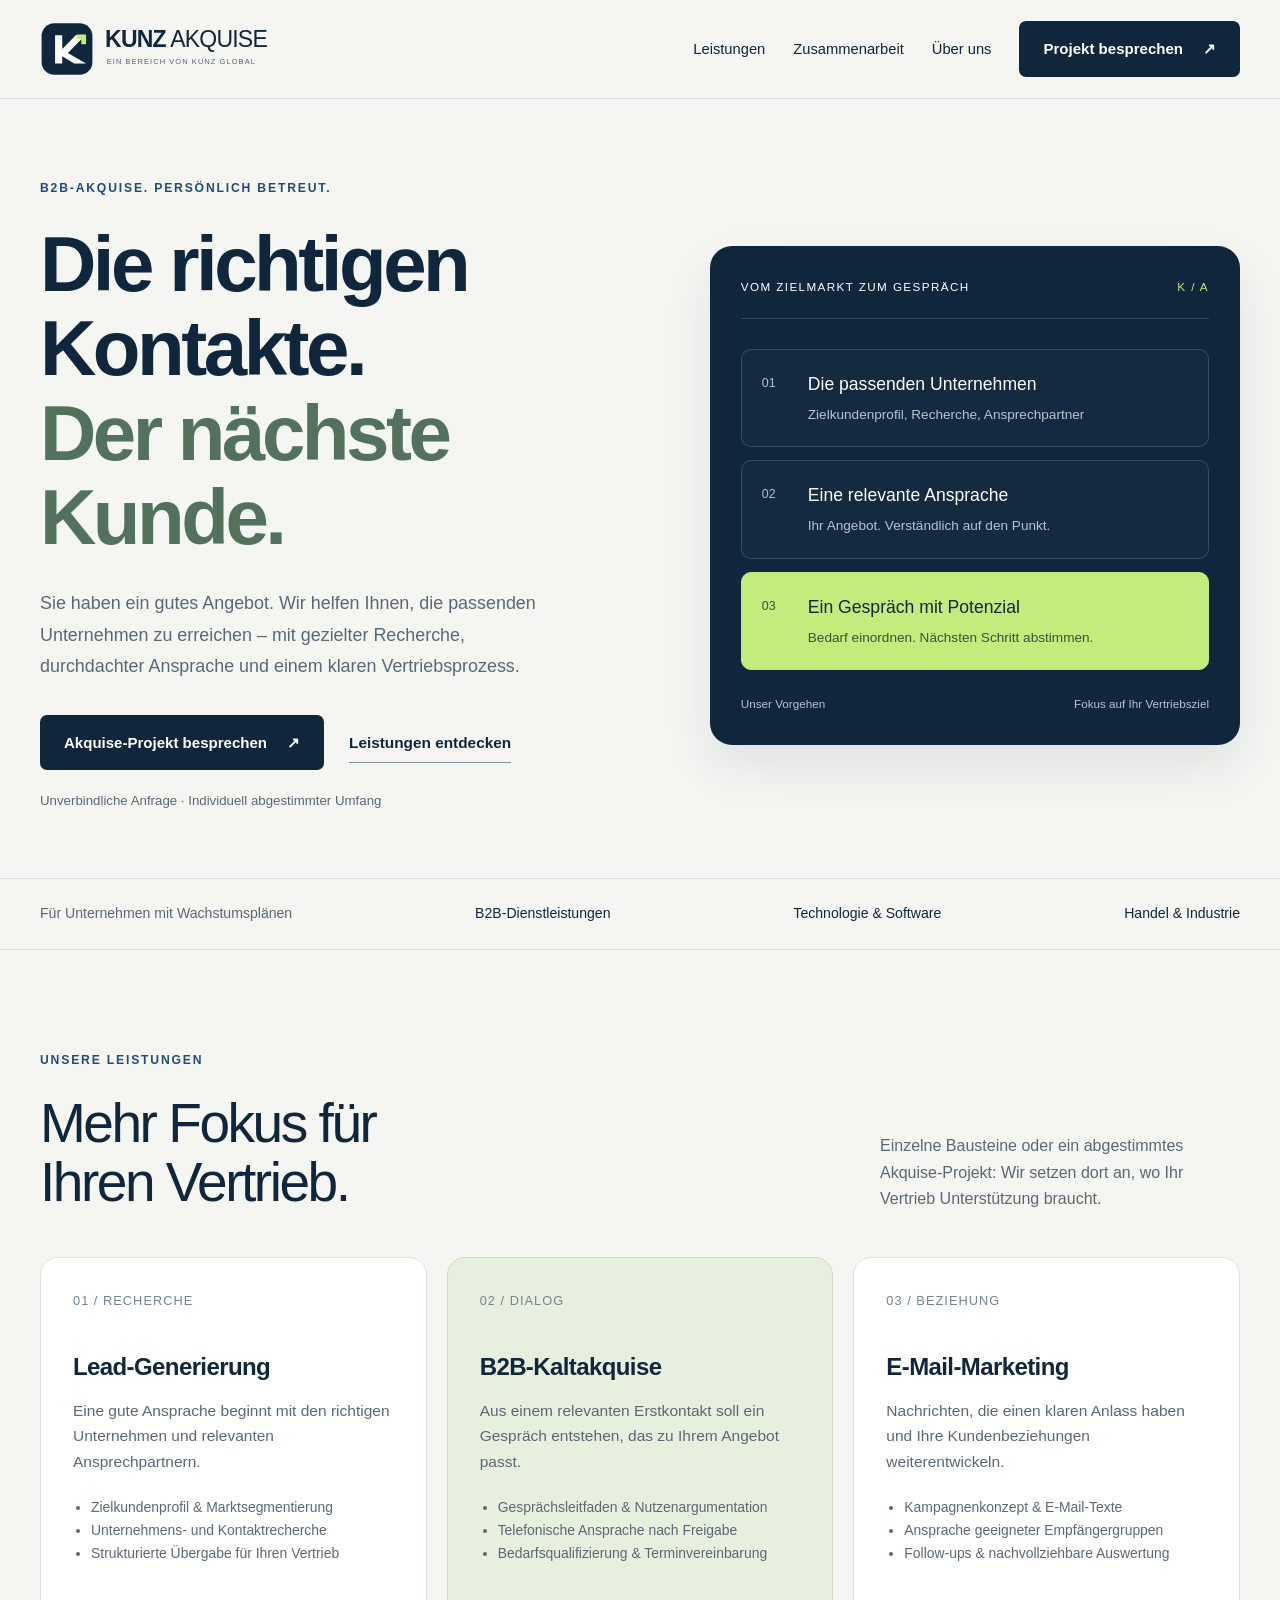
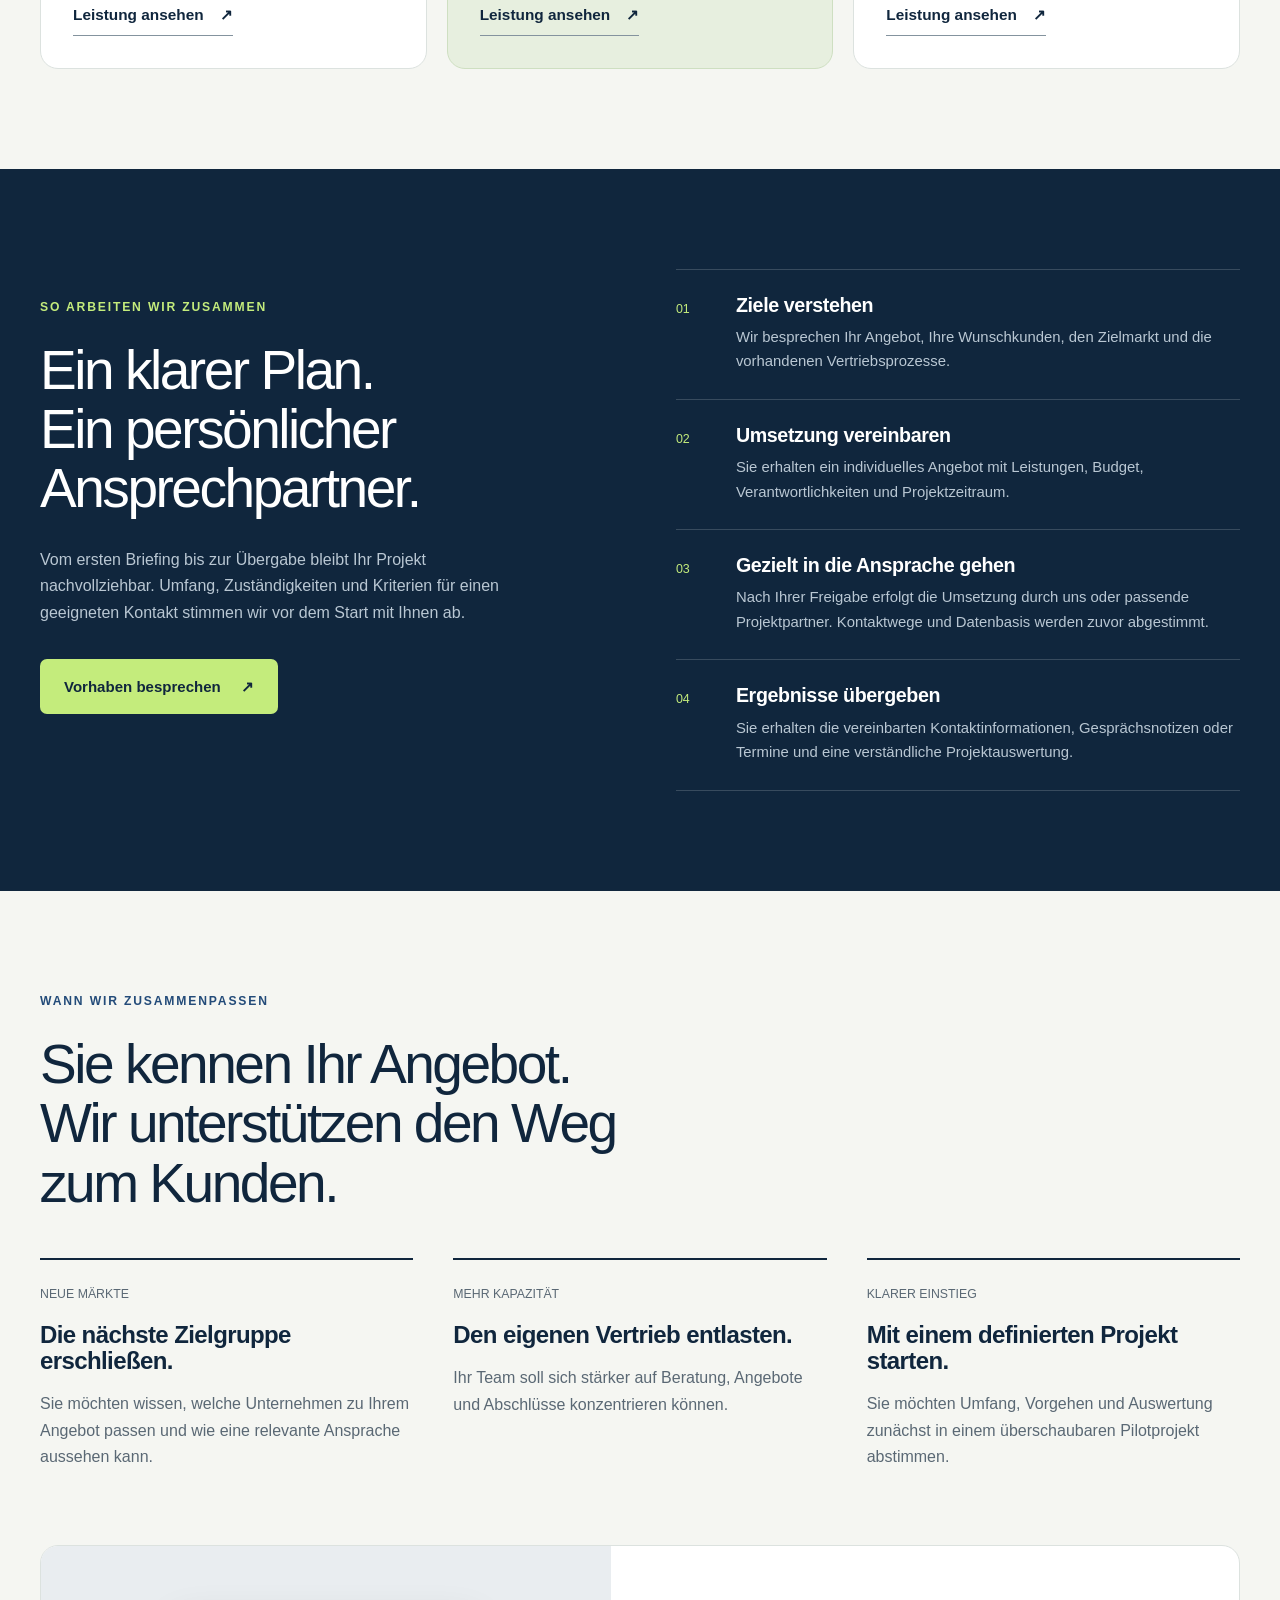
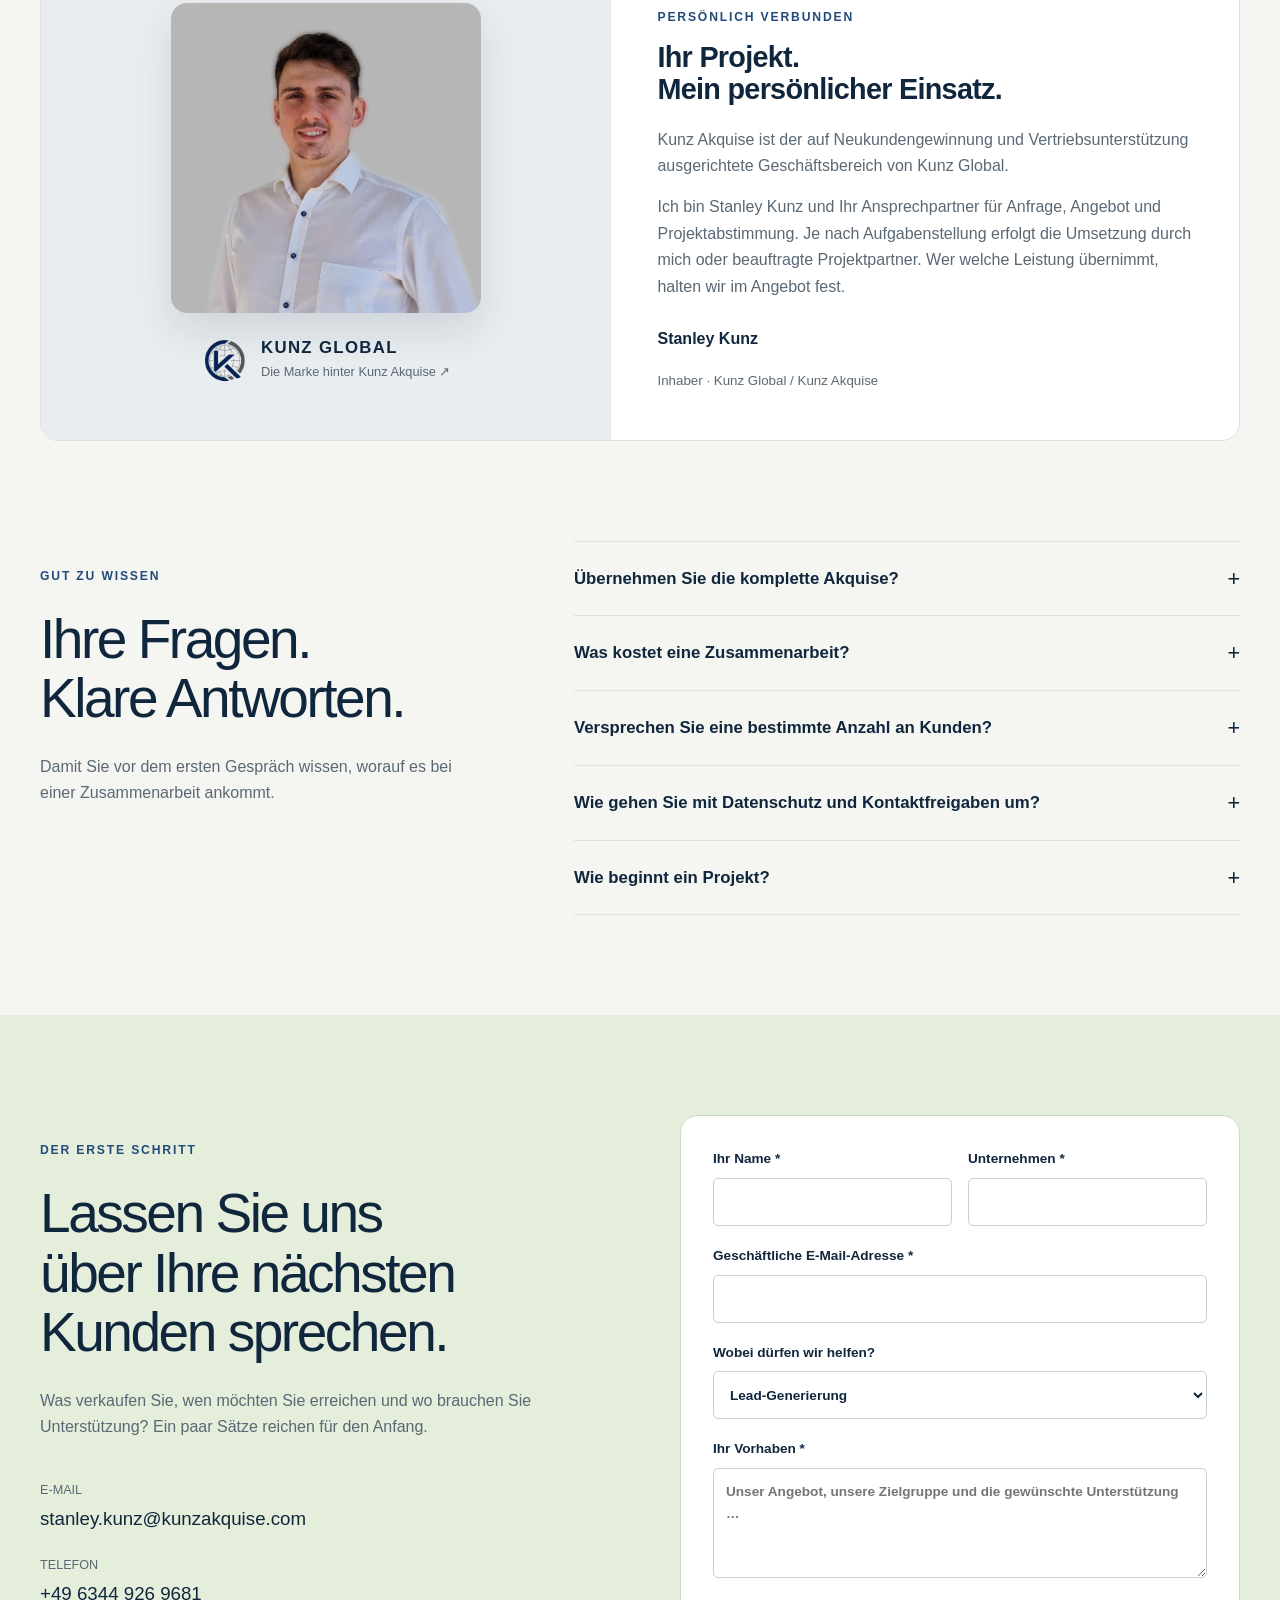
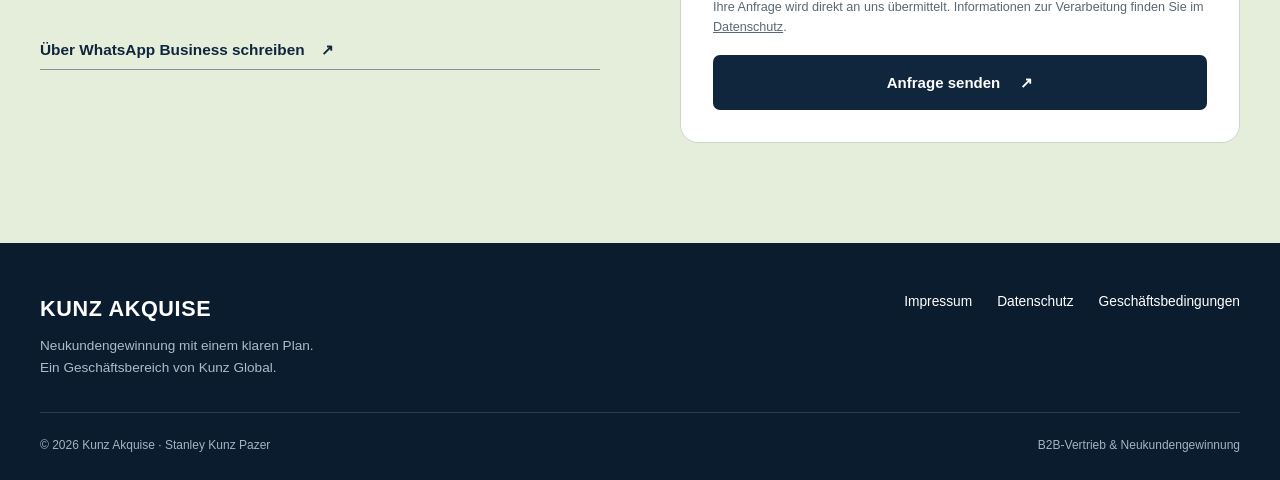
==== commit 3abff935: "Ueber uns: Portrait von Stanley Kunz einbinden" ====
--- a/index.html
+++ b/index.html
@@ -7,7 +7,7 @@
 <section class="section" id="leistungen"><div class="wrap"><p class="eyebrow">Unsere Leistungen</p><div class="section-top"><h2>Mehr Fokus für<br>Ihren Vertrieb.</h2><p>Einzelne Bausteine oder ein abgestimmtes Akquise-Projekt: Wir setzen dort an, wo Ihr Vertrieb Unterstützung braucht.</p></div><div class="services"><article class="service"><span class="service-no">01 / RECHERCHE</span><h3>Lead-Generierung</h3><p>Eine gute Ansprache beginnt mit den richtigen Unternehmen und relevanten Ansprechpartnern.</p><ul><li>Zielkundenprofil & Marktsegmentierung</li><li>Unternehmens- und Kontaktrecherche</li><li>Strukturierte Übergabe für Ihren Vertrieb</li></ul><a class="text-link" href="lead-generierung.html">Leistung ansehen <span aria-hidden="true">↗</span></a></article><article class="service featured"><span class="service-no">02 / DIALOG</span><h3>B2B-Kaltakquise</h3><p>Aus einem relevanten Erstkontakt soll ein Gespräch entstehen, das zu Ihrem Angebot passt.</p><ul><li>Gesprächsleitfaden & Nutzenargumentation</li><li>Telefonische Ansprache nach Freigabe</li><li>Bedarfsqualifizierung & Terminvereinbarung</li></ul><a class="text-link" href="b2b-kaltakquise.html">Leistung ansehen <span aria-hidden="true">↗</span></a></article><article class="service"><span class="service-no">03 / BEZIEHUNG</span><h3>E-Mail-Marketing</h3><p>Nachrichten, die einen klaren Anlass haben und Ihre Kundenbeziehungen weiterentwickeln.</p><ul><li>Kampagnenkonzept & E-Mail-Texte</li><li>Ansprache geeigneter Empfängergruppen</li><li>Follow-ups & nachvollziehbare Auswertung</li></ul><a class="text-link" href="email-marketing.html">Leistung ansehen <span aria-hidden="true">↗</span></a></article></div></div></section>
 <section class="section dark" id="ablauf"><div class="wrap method-grid"><div class="method-copy"><p class="eyebrow">So arbeiten wir zusammen</p><h2>Ein klarer Plan.<br>Ein persönlicher<br>Ansprechpartner.</h2><p>Vom ersten Briefing bis zur Übergabe bleibt Ihr Projekt nachvollziehbar. Umfang, Zuständigkeiten und Kriterien für einen geeigneten Kontakt stimmen wir vor dem Start mit Ihnen ab.</p><div class="actions"><a class="btn light" href="#kontakt">Vorhaben besprechen <span aria-hidden="true">↗</span></a></div></div><ol class="steps"><li><div><h3>Ziele verstehen</h3><p>Wir besprechen Ihr Angebot, Ihre Wunschkunden, den Zielmarkt und die vorhandenen Vertriebsprozesse.</p></div></li><li><div><h3>Umsetzung vereinbaren</h3><p>Sie erhalten ein individuelles Angebot mit Leistungen, Budget, Verantwortlichkeiten und Projektzeitraum.</p></div></li><li><div><h3>Gezielt in die Ansprache gehen</h3><p>Nach Ihrer Freigabe erfolgt die Umsetzung durch uns oder passende Projektpartner. Kontaktwege und Datenbasis werden zuvor abgestimmt.</p></div></li><li><div><h3>Ergebnisse übergeben</h3><p>Sie erhalten die vereinbarten Kontaktinformationen, Gesprächsnotizen oder Termine und eine verständliche Projektauswertung.</p></div></li></ol></div></section>
 <section class="section"><div class="wrap"><p class="eyebrow">Wann wir zusammenpassen</p><div class="section-top"><h2>Sie kennen Ihr Angebot.<br>Wir unterstützen den Weg<br>zum Kunden.</h2></div><div class="fit-grid"><article class="fit-card"><span>NEUE MÄRKTE</span><h3>Die nächste Zielgruppe erschließen.</h3><p>Sie möchten wissen, welche Unternehmen zu Ihrem Angebot passen und wie eine relevante Ansprache aussehen kann.</p></article><article class="fit-card"><span>MEHR KAPAZITÄT</span><h3>Den eigenen Vertrieb entlasten.</h3><p>Ihr Team soll sich stärker auf Beratung, Angebote und Abschlüsse konzentrieren können.</p></article><article class="fit-card"><span>KLARER EINSTIEG</span><h3>Mit einem definierten Projekt starten.</h3><p>Sie möchten Umfang, Vorgehen und Auswertung zunächst in einem überschaubaren Pilotprojekt abstimmen.</p></article></div>
-<div class="partner-panel" id="ueber-uns"><a class="partner-mark" href="https://www.kunzglobal.com/" target="_blank" rel="noopener noreferrer" aria-label="Zur Webseite von Kunz Global"><img src="assets/kunz-global.jpeg" width="110" height="110" loading="lazy" alt="Kunz Global Logo"><strong>KUNZ GLOBAL</strong><small>Die Marke hinter Kunz Akquise ↗</small></a><div class="partner-copy"><p class="eyebrow">Persönlich verbunden</p><h3>Ihr Projekt.<br>Mein persönlicher Einsatz.</h3><p>Kunz Akquise ist der auf Neukundengewinnung und Vertriebsunterstützung ausgerichtete Geschäftsbereich von Kunz Global.</p><p>Ich bin Stanley Kunz und Ihr Ansprechpartner für Anfrage, Angebot und Projektabstimmung. Je nach Aufgabenstellung erfolgt die Umsetzung durch mich oder beauftragte Projektpartner. Wer welche Leistung übernimmt, halten wir im Angebot fest.</p><p class="signature">Stanley Kunz</p><small>Inhaber · Kunz Global / Kunz Akquise</small></div></div></div></section>
+<div class="partner-panel" id="ueber-uns"><div class="partner-mark"><img class="portrait" src="assets/stanley-kunz.jpg" width="720" height="720" loading="lazy" alt="Stanley Kunz, Inhaber von Kunz Global und Ihr Ansprechpartner bei Kunz Akquise"><a class="partner-brand" href="https://www.kunzglobal.com/" target="_blank" rel="noopener noreferrer" aria-label="Zur Webseite von Kunz Global"><img src="assets/kunz-global.jpeg" width="46" height="46" loading="lazy" alt="Kunz Global Logo"><span><strong>KUNZ GLOBAL</strong><small>Die Marke hinter Kunz Akquise ↗</small></span></a></div><div class="partner-copy"><p class="eyebrow">Persönlich verbunden</p><h3>Ihr Projekt.<br>Mein persönlicher Einsatz.</h3><p>Kunz Akquise ist der auf Neukundengewinnung und Vertriebsunterstützung ausgerichtete Geschäftsbereich von Kunz Global.</p><p>Ich bin Stanley Kunz und Ihr Ansprechpartner für Anfrage, Angebot und Projektabstimmung. Je nach Aufgabenstellung erfolgt die Umsetzung durch mich oder beauftragte Projektpartner. Wer welche Leistung übernimmt, halten wir im Angebot fest.</p><p class="signature">Stanley Kunz</p><small>Inhaber · Kunz Global / Kunz Akquise</small></div></div></div></section>
 <section class="section" style="padding-top:0"><div class="wrap faq-layout"><div><p class="eyebrow">Gut zu wissen</p><h2>Ihre Fragen.<br>Klare Antworten.</h2><p>Damit Sie vor dem ersten Gespräch wissen, worauf es bei einer Zusammenarbeit ankommt.</p></div><div class="faqs"><details><summary>Übernehmen Sie die komplette Akquise?</summary><p>Der Umfang richtet sich nach Ihrem Bedarf und den verfügbaren Projektkapazitäten. Möglich sind einzelne Leistungen wie Recherche und Texte oder eine abgestimmte Kombination mit Ansprache und Terminvereinbarung. Die Umsetzung und beteiligte Partner werden im Angebot benannt.</p></details><details><summary>Was kostet eine Zusammenarbeit?</summary><p>Sie erhalten ein individuelles Angebot. Entscheidend sind Zielmarkt, Rechercheaufwand, Kontaktkanäle, Projektumfang und die vereinbarte Auswertung. Leistungen und Vergütung werden vor Projektbeginn schriftlich festgehalten.</p></details><details><summary>Versprechen Sie eine bestimmte Anzahl an Kunden?</summary><p>Nein. Abschlüsse hängen auch von Ihrem Angebot, Markt und Folgeprozess ab. Wir vereinbaren konkrete Leistungen und nachvollziehbare Kriterien, etwa für Zielkontakte oder qualifizierte Termine. Eine Rechercheadresse ist dabei noch kein interessierter Lead.</p></details><details><summary>Wie gehen Sie mit Datenschutz und Kontaktfreigaben um?</summary><p>Vor dem Start werden Datenherkunft, Empfängergruppe und zulässige Kontaktwege geklärt. E-Mail-Marketing setzt eine passende Einwilligung oder eine im Einzelfall einschlägige gesetzliche Ausnahme voraus. Eine öffentlich auffindbare Adresse allein gilt nicht als Freigabe für Werbung.</p></details><details><summary>Wie beginnt ein Projekt?</summary><p>Beschreiben Sie uns Ihr Angebot, Ihre Zielgruppe und Ihren Unterstützungsbedarf. Im Anschluss klären wir die Machbarkeit und erstellen bei passendem Umfang ein Angebot. Ihre Anfrage löst noch keinen kostenpflichtigen Auftrag aus.</p></details></div></div></section>
 <section class="section contact" id="kontakt"><div class="wrap contact-grid"><div class="contact-copy"><p class="eyebrow">Der erste Schritt</p><h2>Lassen Sie uns<br>über Ihre nächsten<br>Kunden sprechen.</h2><p>Was verkaufen Sie, wen möchten Sie erreichen und wo brauchen Sie Unterstützung? Ein paar Sätze reichen für den Anfang.</p><div class="contact-links"><a href="mailto:stanley.kunz@kunzakquise.com"><small>E-MAIL</small><strong>stanley.kunz@kunzakquise.com</strong></a><a href="tel:+4963449269681"><small>TELEFON</small><strong>+49 6344 926 9681</strong></a><a class="text-link" href="https://wa.me/4963449269681" target="_blank" rel="noopener noreferrer">Über WhatsApp Business schreiben <span aria-hidden="true">↗</span></a></div></div><form class="contact-form" id="enquiry" action="mailto:stanley.kunz@kunzakquise.com" method="get"><div class="form-row"><label>Ihr Name *<input name="name" autocomplete="name" required maxlength="100"></label><label>Unternehmen *<input name="firma" autocomplete="organization" required maxlength="150"></label></div><label>Geschäftliche E-Mail-Adresse *<input name="email" type="email" autocomplete="email" required maxlength="254"></label><label>Wobei dürfen wir helfen?<select name="leistung"><option>Lead-Generierung</option><option>B2B-Kaltakquise</option><option>E-Mail-Marketing</option><option>Mehrere Leistungen / Beratung</option></select></label><label>Ihr Vorhaben *<textarea name="nachricht" required maxlength="3000" placeholder="Unser Angebot, unsere Zielgruppe und die gewünschte Unterstützung …"></textarea></label><div class="hp" aria-hidden="true"><label>Webseite (bitte frei lassen)<input type="text" name="website" tabindex="-1" autocomplete="off"></label></div><input type="hidden" name="t" value=""><p class="form-note">Ihre Anfrage wird direkt an uns übermittelt. Informationen zur Verarbeitung finden Sie im <a href="datenschutz.html">Datenschutz</a>.</p><button class="btn" type="submit">Anfrage senden <span aria-hidden="true">↗</span></button><p class="form-feedback" id="form-feedback" role="status"></p></form></div></section></main>
 <footer class="footer"><div class="wrap"><div class="footer-top"><div><a class="footer-brand" href="index.html">KUNZ AKQUISE</a><p>Neukundengewinnung mit einem klaren Plan.<br>Ein Geschäftsbereich von <a href="https://www.kunzglobal.com/">Kunz Global</a>.</p></div><nav class="footer-links" aria-label="Rechtliche Informationen"><a href="impressum.html">Impressum</a><a href="datenschutz.html">Datenschutz</a><a href="agb.html">Geschäftsbedingungen</a></nav></div><div class="footer-bottom"><span>© 2026 Kunz Akquise · Stanley Kunz Pazer</span><span>B2B-Vertrieb & Neukundengewinnung</span></div></div></footer></body></html>
--- a/assets/styles.css
+++ b/assets/styles.css
@@ -1,2 +1,2 @@
 @charset "UTF-8";
-:root{--ink:#10263d;--muted:#5a6874;--paper:#f5f6f2;--white:#fff;--line:#dce2df;--lime:#c4ec7c;--blue:#234b79;--ok:#2d6a45;--fehler:#a33128;--radius:18px;--max:1200px}*{box-sizing:border-box}html{scroll-behavior:smooth;scroll-padding-top:110px}body{margin:0;color:var(--ink);background:var(--paper);font-family:Arial,Helvetica,sans-serif;font-size:16px;line-height:1.65;-webkit-font-smoothing:antialiased}a{color:inherit;text-decoration:none}button,input,select,textarea{font:inherit}button,a,input,select,textarea,summary{-webkit-tap-highlight-color:transparent}a:focus-visible,button:focus-visible,input:focus-visible,select:focus-visible,textarea:focus-visible,summary:focus-visible{outline:3px solid #4071bb;outline-offset:5px}img{max-width:100%;display:block}h1,h2,h3,p{margin:0}h1,h2,h3{line-height:1.08;letter-spacing:-.045em}h1{font-size:clamp(3.3rem,6.1vw,5.8rem);font-weight:600}h2{font-size:clamp(2.3rem,4.3vw,4rem);font-weight:500}h3{font-size:1.5rem;font-weight:600;letter-spacing:-.025em}p{color:var(--muted)}.wrap{max-width:var(--max);width:calc(100% - 80px);margin-inline:auto}.skip{position:absolute;left:10px;top:-100px;z-index:100;background:white;padding:12px}.skip:focus{top:10px}.site-header{position:sticky;top:0;z-index:20;background:rgba(245,246,242,.96);border-bottom:1px solid var(--line);backdrop-filter:blur(12px)}.nav{display:flex;min-height:98px;align-items:center;gap:35px}.brand{margin-right:auto}.brand img{width:270px;height:auto}.nav-links{display:flex;align-items:center;gap:28px;font-size:.92rem}.nav-links>a:not(.btn):hover{color:var(--blue);text-decoration:underline;text-underline-offset:6px}.btn{display:inline-flex;align-items:center;justify-content:center;gap:20px;padding:16px 23px;border:1px solid transparent;border-radius:7px;background:var(--ink);color:white;font-size:.94rem;font-weight:600;line-height:1.4;cursor:pointer;transition:transform .18s,background .18s}.btn:hover{background:#244660;transform:translateY(-2px)}.btn.light{background:var(--lime);color:var(--ink)}.btn.light:hover{background:#d6f4a4}.btn.outline{background:transparent;border-color:#b8c2c7;color:var(--ink)}.btn.outline:hover{background:white}.text-link{display:inline-flex;align-items:center;gap:16px;font-size:.96rem;font-weight:600;border-bottom:1px solid #84939e;padding:7px 0}.menu-toggle{display:none;border:1px solid var(--line);background:white;border-radius:7px;padding:10px 14px}.eyebrow{font-size:.76rem;letter-spacing:.15em;font-weight:700;text-transform:uppercase;color:var(--blue);margin-bottom:24px}.hero{padding:79px 0 66px}.hero-grid{display:grid;grid-template-columns:1.15fr 1fr;gap:60px;align-items:center}.hero h1 span{color:#52725e}.hero .intro{font-size:1.12rem;line-height:1.75;max-width:530px;margin-top:29px}.actions{display:flex;align-items:center;gap:25px;flex-wrap:wrap;margin-top:33px}.hero-note{font-size:.83rem;margin-top:20px}.process-visual{background:var(--ink);border-radius:22px;color:white;padding:31px;position:relative;overflow:hidden;box-shadow:0 22px 50px #10263d17}.visual-top{display:flex;justify-content:space-between;align-items:center;border-bottom:1px solid #ffffff25;padding-bottom:22px;margin-bottom:30px;font-size:.73rem;letter-spacing:.12em}.visual-top span:last-child{color:var(--lime)}.journey{display:grid;gap:13px}.journey-step{border:1px solid #ffffff26;border-radius:10px;padding:20px;display:grid;grid-template-columns:36px 1fr;gap:10px;background:#ffffff05}.journey-step .number{font-size:.78rem;color:#aebfce;padding-top:3px}.journey-step strong{font-size:1.1rem;font-weight:500}.journey-step p{color:#b5c5d0;font-size:.85rem;margin-top:5px}.journey-step:last-child{background:var(--lime);color:var(--ink);border-color:var(--lime)}.journey-step:last-child p,.journey-step:last-child .number{color:#3c513c}.visual-bottom{font-size:.73rem;color:#b5c5d0;padding-top:24px;display:flex;justify-content:space-between}.strip{border-top:1px solid var(--line);border-bottom:1px solid var(--line);padding:23px 0}.strip-inner{display:flex;align-items:center;justify-content:space-between;gap:25px;flex-wrap:wrap;font-size:.88rem}.strip-inner>span:first-child{color:var(--muted)}.strip strong{font-weight:500}.section{padding:100px 0}.section-top{display:flex;justify-content:space-between;gap:70px;align-items:end;margin-bottom:45px}.section-top h2{max-width:620px}.section-top>p{max-width:360px}.services{display:grid;grid-template-columns:repeat(3,1fr);gap:20px}.service{padding:32px;background:white;border:1px solid var(--line);border-radius:var(--radius);display:flex;flex-direction:column;min-height:410px}.service .service-no{font-size:.8rem;letter-spacing:.08em;color:#728591;margin-bottom:42px}.service h3{margin-bottom:18px}.service p{font-size:.97rem}.service ul{padding-left:18px;margin:22px 0 30px;color:var(--muted);font-size:.87rem}.service .text-link{align-self:start;margin-top:auto}.service.featured{background:#e7efdF;border-color:#cedfc1}.dark{background:var(--ink);color:white}.dark .eyebrow{color:var(--lime)}.dark p{color:#b9c7d3}.method-grid{display:grid;grid-template-columns:.95fr 1fr;gap:100px}.method-copy p{margin-top:28px;max-width:460px}.steps{list-style:none;padding:0;margin:0;counter-reset:method}.steps li{padding:25px 0;border-top:1px solid #ffffff2b;display:grid;grid-template-columns:40px 1fr;gap:20px}.steps li:last-child{border-bottom:1px solid #ffffff2b}.steps li::before{counter-increment:method;content:'0' counter(method);font-size:.78rem;color:var(--lime);padding-top:4px}.steps h3{font-size:1.23rem;letter-spacing:-.02em;margin-bottom:9px}.steps p{font-size:.93rem}.fit-grid{display:grid;grid-template-columns:repeat(3,1fr);gap:40px}.fit-card{border-top:2px solid var(--ink);padding-top:24px}.fit-card p{margin-top:17px}.fit-card span{font-size:.77rem;display:block;margin-bottom:18px;color:var(--muted)}.partner-panel{display:grid;grid-template-columns:1fr 1.1fr;border:1px solid var(--line);background:white;border-radius:var(--radius);overflow:hidden;margin-top:75px}.partner-mark{padding:45px;background:#e9edf0;display:flex;flex-direction:column;align-items:center;justify-content:center;gap:16px}.partner-mark img{width:110px;border-radius:50%;mix-blend-mode:multiply}.partner-mark strong{font-size:1.35rem;letter-spacing:.08em}.partner-mark small{color:var(--muted);font-size:.83rem}.partner-copy{padding:46px}.partner-copy h3{font-size:1.8rem;margin-bottom:22px}.partner-copy p{margin:15px 0}.partner-copy .signature{color:var(--ink);font-weight:700;margin-top:26px}.partner-copy small{color:var(--muted)}.faq-layout{display:grid;grid-template-columns:.8fr 1.2fr;gap:90px}.faq-layout>div>p{margin-top:25px}.faqs details{border-bottom:1px solid var(--line);padding:23px 0}.faqs details:first-child{border-top:1px solid var(--line)}summary{cursor:pointer;font-size:1.05rem;font-weight:600;padding-right:28px;list-style:none;position:relative}summary::-webkit-details-marker{display:none}summary:after{content:'+';position:absolute;right:0;font-size:1.35rem;font-weight:400;top:-4px}details[open] summary:after{content:'−'}.faqs p{padding-top:18px;font-size:.95rem}.contact{background:#e5eedb}.contact-grid{display:grid;grid-template-columns:1fr 1fr;gap:80px}.contact-copy>p{margin-top:25px}.contact-links{margin-top:40px;display:grid;gap:20px}.contact-links a{overflow-wrap:anywhere}.contact-links small{display:block;color:var(--muted);font-size:.79rem;margin-bottom:3px}.contact-links strong{font-size:1.17rem;font-weight:500}.contact-form{background:white;border:1px solid #ccd7c5;padding:32px;border-radius:var(--radius)}.form-row{display:grid;grid-template-columns:1fr 1fr;gap:16px}label{display:block;font-size:.85rem;font-weight:600;margin-bottom:19px}input,select,textarea{width:100%;display:block;margin-top:7px;padding:12px;border:1px solid #c7d0d4;border-radius:5px;background:#fff;color:var(--ink);min-height:48px}textarea{resize:vertical;min-height:110px}.form-note{font-size:.79rem;line-height:1.6;margin:0 0 18px}.form-note a{text-decoration:underline}.contact-form .btn{width:100%}.hp{position:absolute;width:1px;height:1px;overflow:hidden;clip:rect(0 0 0 0);white-space:nowrap}.form-feedback{font-size:.88rem;line-height:1.55;margin-top:15px}.form-feedback:empty{margin-top:0}.form-feedback[data-state]{padding:13px 15px;border-radius:9px;border:1px solid}.form-feedback[data-state='ok']{color:var(--ok);border-color:#bcd7c4;background:#f1f8f2}.form-feedback[data-state='fehler']{color:var(--fehler);border-color:#e3c3c0;background:#fdf3f2}.contact-form .btn:disabled{opacity:.65;cursor:progress;transform:none}.footer{background:#0b1c2e;color:white;padding:48px 0 24px}.footer-top{display:flex;justify-content:space-between;align-items:start;gap:40px;padding-bottom:32px}.footer-brand{font-size:1.35rem;font-weight:700;letter-spacing:.03em}.footer-top p{color:#adbbc8;font-size:.85rem;max-width:400px;margin-top:8px}.footer-links{display:flex;gap:25px;flex-wrap:wrap;font-size:.86rem}.footer-links a:hover{text-decoration:underline}.footer-bottom{border-top:1px solid #ffffff23;display:flex;justify-content:space-between;gap:20px;padding-top:23px;color:#a3b3c2;font-size:.75rem}.legal{max-width:840px;padding:70px 0 100px}.legal h1{font-size:clamp(2.6rem,6vw,4rem);margin:25px 0 40px}.legal h2{font-size:1.45rem;margin:38px 0 16px;letter-spacing:-.02em}.legal p,.legal ul{margin:12px 0;color:var(--muted)}.legal a:not(.btn){text-decoration:underline;text-underline-offset:3px;overflow-wrap:anywhere}.legal .date{font-size:.83rem}.service-hero{padding:65px 0 80px}.service-hero h1{max-width:960px;margin:25px 0}.service-hero .intro{max-width:720px;font-size:1.15rem}.deliverables{display:grid;grid-template-columns:1fr 1fr;gap:65px}.deliverables p{margin-top:20px}.deliverables ul{padding:0;list-style:none}.deliverables li{border-top:1px solid var(--line);padding:20px 0}.deliverables li strong{display:block;margin-bottom:6px}.deliverables li span{color:var(--muted)}@media(max-width:1000px){.nav{gap:20px}.brand img{width:225px}.nav-links{gap:16px}.hero-grid{gap:35px}.wrap{width:calc(100% - 48px)}.method-grid,.contact-grid,.faq-layout{gap:45px}.service{padding:25px}}@media(max-width:760px){.wrap{width:calc(100% - 36px)}.nav{min-height:80px}.brand img{width:230px}.menu-toggle{display:block}.nav-links{display:none;position:absolute;top:80px;left:0;right:0;padding:22px;background:var(--paper);border-bottom:1px solid var(--line);align-items:stretch}.nav-links.is-open{display:flex;flex-direction:column}.nav-links>a{padding:9px}.hero{padding:45px 0}.hero-grid,.method-grid,.contact-grid,.faq-layout,.deliverables{grid-template-columns:1fr;gap:40px}.hero h1{font-size:clamp(3rem,11vw,4.4rem)}.hero .intro{font-size:1.03rem}.process-visual{padding:24px}.journey-step{padding:17px}.section{padding:65px 0}.section-top{display:block;margin-bottom:32px}.section-top>p{margin-top:22px;max-width:none}.services,.fit-grid{grid-template-columns:1fr}.service{min-height:0}.service .service-no{margin-bottom:25px}.strip-inner{justify-content:start;gap:12px 24px}.strip-inner>span:first-child{width:100%}.partner-panel{grid-template-columns:1fr;margin-top:45px}.partner-mark{padding:30px}.partner-copy{padding:28px}.footer-top,.footer-bottom{flex-direction:column;gap:25px}.contact-form{padding:23px}.legal{padding-top:45px}.form-row{grid-template-columns:1fr;gap:0}.service-hero{padding:40px 0 55px}.service-hero h1{font-size:clamp(2.6rem,9.4vw,4.4rem)}.legal h1{font-size:clamp(2.1rem,8vw,4rem)}h1,h2,h3{overflow-wrap:break-word}}@media(prefers-reduced-motion:reduce){html{scroll-behavior:auto}*,*:before,*:after{animation:none!important;transition:none!important}}
+:root{--ink:#10263d;--muted:#5a6874;--paper:#f5f6f2;--white:#fff;--line:#dce2df;--lime:#c4ec7c;--blue:#234b79;--ok:#2d6a45;--fehler:#a33128;--radius:18px;--max:1200px}*{box-sizing:border-box}html{scroll-behavior:smooth;scroll-padding-top:110px}body{margin:0;color:var(--ink);background:var(--paper);font-family:Arial,Helvetica,sans-serif;font-size:16px;line-height:1.65;-webkit-font-smoothing:antialiased}a{color:inherit;text-decoration:none}button,input,select,textarea{font:inherit}button,a,input,select,textarea,summary{-webkit-tap-highlight-color:transparent}a:focus-visible,button:focus-visible,input:focus-visible,select:focus-visible,textarea:focus-visible,summary:focus-visible{outline:3px solid #4071bb;outline-offset:5px}img{max-width:100%;display:block}h1,h2,h3,p{margin:0}h1,h2,h3{line-height:1.08;letter-spacing:-.045em}h1{font-size:clamp(3.3rem,6.1vw,5.8rem);font-weight:600}h2{font-size:clamp(2.3rem,4.3vw,4rem);font-weight:500}h3{font-size:1.5rem;font-weight:600;letter-spacing:-.025em}p{color:var(--muted)}.wrap{max-width:var(--max);width:calc(100% - 80px);margin-inline:auto}.skip{position:absolute;left:10px;top:-100px;z-index:100;background:white;padding:12px}.skip:focus{top:10px}.site-header{position:sticky;top:0;z-index:20;background:rgba(245,246,242,.96);border-bottom:1px solid var(--line);backdrop-filter:blur(12px)}.nav{display:flex;min-height:98px;align-items:center;gap:35px}.brand{margin-right:auto}.brand img{width:270px;height:auto}.nav-links{display:flex;align-items:center;gap:28px;font-size:.92rem}.nav-links>a:not(.btn):hover{color:var(--blue);text-decoration:underline;text-underline-offset:6px}.btn{display:inline-flex;align-items:center;justify-content:center;gap:20px;padding:16px 23px;border:1px solid transparent;border-radius:7px;background:var(--ink);color:white;font-size:.94rem;font-weight:600;line-height:1.4;cursor:pointer;transition:transform .18s,background .18s}.btn:hover{background:#244660;transform:translateY(-2px)}.btn.light{background:var(--lime);color:var(--ink)}.btn.light:hover{background:#d6f4a4}.btn.outline{background:transparent;border-color:#b8c2c7;color:var(--ink)}.btn.outline:hover{background:white}.text-link{display:inline-flex;align-items:center;gap:16px;font-size:.96rem;font-weight:600;border-bottom:1px solid #84939e;padding:7px 0}.menu-toggle{display:none;border:1px solid var(--line);background:white;border-radius:7px;padding:10px 14px}.eyebrow{font-size:.76rem;letter-spacing:.15em;font-weight:700;text-transform:uppercase;color:var(--blue);margin-bottom:24px}.hero{padding:79px 0 66px}.hero-grid{display:grid;grid-template-columns:1.15fr 1fr;gap:60px;align-items:center}.hero h1 span{color:#52725e}.hero .intro{font-size:1.12rem;line-height:1.75;max-width:530px;margin-top:29px}.actions{display:flex;align-items:center;gap:25px;flex-wrap:wrap;margin-top:33px}.hero-note{font-size:.83rem;margin-top:20px}.process-visual{background:var(--ink);border-radius:22px;color:white;padding:31px;position:relative;overflow:hidden;box-shadow:0 22px 50px #10263d17}.visual-top{display:flex;justify-content:space-between;align-items:center;border-bottom:1px solid #ffffff25;padding-bottom:22px;margin-bottom:30px;font-size:.73rem;letter-spacing:.12em}.visual-top span:last-child{color:var(--lime)}.journey{display:grid;gap:13px}.journey-step{border:1px solid #ffffff26;border-radius:10px;padding:20px;display:grid;grid-template-columns:36px 1fr;gap:10px;background:#ffffff05}.journey-step .number{font-size:.78rem;color:#aebfce;padding-top:3px}.journey-step strong{font-size:1.1rem;font-weight:500}.journey-step p{color:#b5c5d0;font-size:.85rem;margin-top:5px}.journey-step:last-child{background:var(--lime);color:var(--ink);border-color:var(--lime)}.journey-step:last-child p,.journey-step:last-child .number{color:#3c513c}.visual-bottom{font-size:.73rem;color:#b5c5d0;padding-top:24px;display:flex;justify-content:space-between}.strip{border-top:1px solid var(--line);border-bottom:1px solid var(--line);padding:23px 0}.strip-inner{display:flex;align-items:center;justify-content:space-between;gap:25px;flex-wrap:wrap;font-size:.88rem}.strip-inner>span:first-child{color:var(--muted)}.strip strong{font-weight:500}.section{padding:100px 0}.section-top{display:flex;justify-content:space-between;gap:70px;align-items:end;margin-bottom:45px}.section-top h2{max-width:620px}.section-top>p{max-width:360px}.services{display:grid;grid-template-columns:repeat(3,1fr);gap:20px}.service{padding:32px;background:white;border:1px solid var(--line);border-radius:var(--radius);display:flex;flex-direction:column;min-height:410px}.service .service-no{font-size:.8rem;letter-spacing:.08em;color:#728591;margin-bottom:42px}.service h3{margin-bottom:18px}.service p{font-size:.97rem}.service ul{padding-left:18px;margin:22px 0 30px;color:var(--muted);font-size:.87rem}.service .text-link{align-self:start;margin-top:auto}.service.featured{background:#e7efdF;border-color:#cedfc1}.dark{background:var(--ink);color:white}.dark .eyebrow{color:var(--lime)}.dark p{color:#b9c7d3}.method-grid{display:grid;grid-template-columns:.95fr 1fr;gap:100px}.method-copy p{margin-top:28px;max-width:460px}.steps{list-style:none;padding:0;margin:0;counter-reset:method}.steps li{padding:25px 0;border-top:1px solid #ffffff2b;display:grid;grid-template-columns:40px 1fr;gap:20px}.steps li:last-child{border-bottom:1px solid #ffffff2b}.steps li::before{counter-increment:method;content:'0' counter(method);font-size:.78rem;color:var(--lime);padding-top:4px}.steps h3{font-size:1.23rem;letter-spacing:-.02em;margin-bottom:9px}.steps p{font-size:.93rem}.fit-grid{display:grid;grid-template-columns:repeat(3,1fr);gap:40px}.fit-card{border-top:2px solid var(--ink);padding-top:24px}.fit-card p{margin-top:17px}.fit-card span{font-size:.77rem;display:block;margin-bottom:18px;color:var(--muted)}.partner-panel{display:grid;grid-template-columns:1fr 1.1fr;border:1px solid var(--line);background:white;border-radius:var(--radius);overflow:hidden;margin-top:75px}.partner-mark{padding:38px 34px;background:#e9edf0;display:flex;flex-direction:column;align-items:center;justify-content:center;gap:24px}.portrait{width:min(100%,310px);height:auto;aspect-ratio:1;object-fit:cover;border-radius:16px;box-shadow:0 18px 40px #10263d1f}.partner-brand{display:inline-flex;align-items:center;gap:13px;text-align:left}.partner-brand img{width:46px;height:46px;border-radius:50%;mix-blend-mode:multiply;flex:none}.partner-brand strong{display:block;font-size:1.05rem;letter-spacing:.08em;line-height:1.2}.partner-brand small{display:block;color:var(--muted);font-size:.8rem;margin-top:2px}.partner-brand:hover small{text-decoration:underline;text-underline-offset:4px}.partner-copy{padding:46px}.partner-copy h3{font-size:1.8rem;margin-bottom:22px}.partner-copy p{margin:15px 0}.partner-copy .signature{color:var(--ink);font-weight:700;margin-top:26px}.partner-copy small{color:var(--muted)}.faq-layout{display:grid;grid-template-columns:.8fr 1.2fr;gap:90px}.faq-layout>div>p{margin-top:25px}.faqs details{border-bottom:1px solid var(--line);padding:23px 0}.faqs details:first-child{border-top:1px solid var(--line)}summary{cursor:pointer;font-size:1.05rem;font-weight:600;padding-right:28px;list-style:none;position:relative}summary::-webkit-details-marker{display:none}summary:after{content:'+';position:absolute;right:0;font-size:1.35rem;font-weight:400;top:-4px}details[open] summary:after{content:'−'}.faqs p{padding-top:18px;font-size:.95rem}.contact{background:#e5eedb}.contact-grid{display:grid;grid-template-columns:1fr 1fr;gap:80px}.contact-copy>p{margin-top:25px}.contact-links{margin-top:40px;display:grid;gap:20px}.contact-links a{overflow-wrap:anywhere}.contact-links small{display:block;color:var(--muted);font-size:.79rem;margin-bottom:3px}.contact-links strong{font-size:1.17rem;font-weight:500}.contact-form{background:white;border:1px solid #ccd7c5;padding:32px;border-radius:var(--radius)}.form-row{display:grid;grid-template-columns:1fr 1fr;gap:16px}label{display:block;font-size:.85rem;font-weight:600;margin-bottom:19px}input,select,textarea{width:100%;display:block;margin-top:7px;padding:12px;border:1px solid #c7d0d4;border-radius:5px;background:#fff;color:var(--ink);min-height:48px}textarea{resize:vertical;min-height:110px}.form-note{font-size:.79rem;line-height:1.6;margin:0 0 18px}.form-note a{text-decoration:underline}.contact-form .btn{width:100%}.hp{position:absolute;width:1px;height:1px;overflow:hidden;clip:rect(0 0 0 0);white-space:nowrap}.form-feedback{font-size:.88rem;line-height:1.55;margin-top:15px}.form-feedback:empty{margin-top:0}.form-feedback[data-state]{padding:13px 15px;border-radius:9px;border:1px solid}.form-feedback[data-state='ok']{color:var(--ok);border-color:#bcd7c4;background:#f1f8f2}.form-feedback[data-state='fehler']{color:var(--fehler);border-color:#e3c3c0;background:#fdf3f2}.contact-form .btn:disabled{opacity:.65;cursor:progress;transform:none}.footer{background:#0b1c2e;color:white;padding:48px 0 24px}.footer-top{display:flex;justify-content:space-between;align-items:start;gap:40px;padding-bottom:32px}.footer-brand{font-size:1.35rem;font-weight:700;letter-spacing:.03em}.footer-top p{color:#adbbc8;font-size:.85rem;max-width:400px;margin-top:8px}.footer-links{display:flex;gap:25px;flex-wrap:wrap;font-size:.86rem}.footer-links a:hover{text-decoration:underline}.footer-bottom{border-top:1px solid #ffffff23;display:flex;justify-content:space-between;gap:20px;padding-top:23px;color:#a3b3c2;font-size:.75rem}.legal{max-width:840px;padding:70px 0 100px}.legal h1{font-size:clamp(2.6rem,6vw,4rem);margin:25px 0 40px}.legal h2{font-size:1.45rem;margin:38px 0 16px;letter-spacing:-.02em}.legal p,.legal ul{margin:12px 0;color:var(--muted)}.legal a:not(.btn){text-decoration:underline;text-underline-offset:3px;overflow-wrap:anywhere}.legal .date{font-size:.83rem}.service-hero{padding:65px 0 80px}.service-hero h1{max-width:960px;margin:25px 0}.service-hero .intro{max-width:720px;font-size:1.15rem}.deliverables{display:grid;grid-template-columns:1fr 1fr;gap:65px}.deliverables p{margin-top:20px}.deliverables ul{padding:0;list-style:none}.deliverables li{border-top:1px solid var(--line);padding:20px 0}.deliverables li strong{display:block;margin-bottom:6px}.deliverables li span{color:var(--muted)}@media(max-width:1000px){.nav{gap:20px}.brand img{width:225px}.nav-links{gap:16px}.hero-grid{gap:35px}.wrap{width:calc(100% - 48px)}.method-grid,.contact-grid,.faq-layout{gap:45px}.service{padding:25px}}@media(max-width:760px){.wrap{width:calc(100% - 36px)}.nav{min-height:80px}.brand img{width:230px}.menu-toggle{display:block}.nav-links{display:none;position:absolute;top:80px;left:0;right:0;padding:22px;background:var(--paper);border-bottom:1px solid var(--line);align-items:stretch}.nav-links.is-open{display:flex;flex-direction:column}.nav-links>a{padding:9px}.hero{padding:45px 0}.hero-grid,.method-grid,.contact-grid,.faq-layout,.deliverables{grid-template-columns:1fr;gap:40px}.hero h1{font-size:clamp(3rem,11vw,4.4rem)}.hero .intro{font-size:1.03rem}.process-visual{padding:24px}.journey-step{padding:17px}.section{padding:65px 0}.section-top{display:block;margin-bottom:32px}.section-top>p{margin-top:22px;max-width:none}.services,.fit-grid{grid-template-columns:1fr}.service{min-height:0}.service .service-no{margin-bottom:25px}.strip-inner{justify-content:start;gap:12px 24px}.strip-inner>span:first-child{width:100%}.partner-panel{grid-template-columns:1fr;margin-top:45px}.partner-mark{padding:30px}.partner-copy{padding:28px}.footer-top,.footer-bottom{flex-direction:column;gap:25px}.contact-form{padding:23px}.legal{padding-top:45px}.form-row{grid-template-columns:1fr;gap:0}.service-hero{padding:40px 0 55px}.service-hero h1{font-size:clamp(2.6rem,9.4vw,4.4rem)}.legal h1{font-size:clamp(2.1rem,8vw,4rem)}h1,h2,h3{overflow-wrap:break-word}}@media(prefers-reduced-motion:reduce){html{scroll-behavior:auto}*,*:before,*:after{animation:none!important;transition:none!important}}
